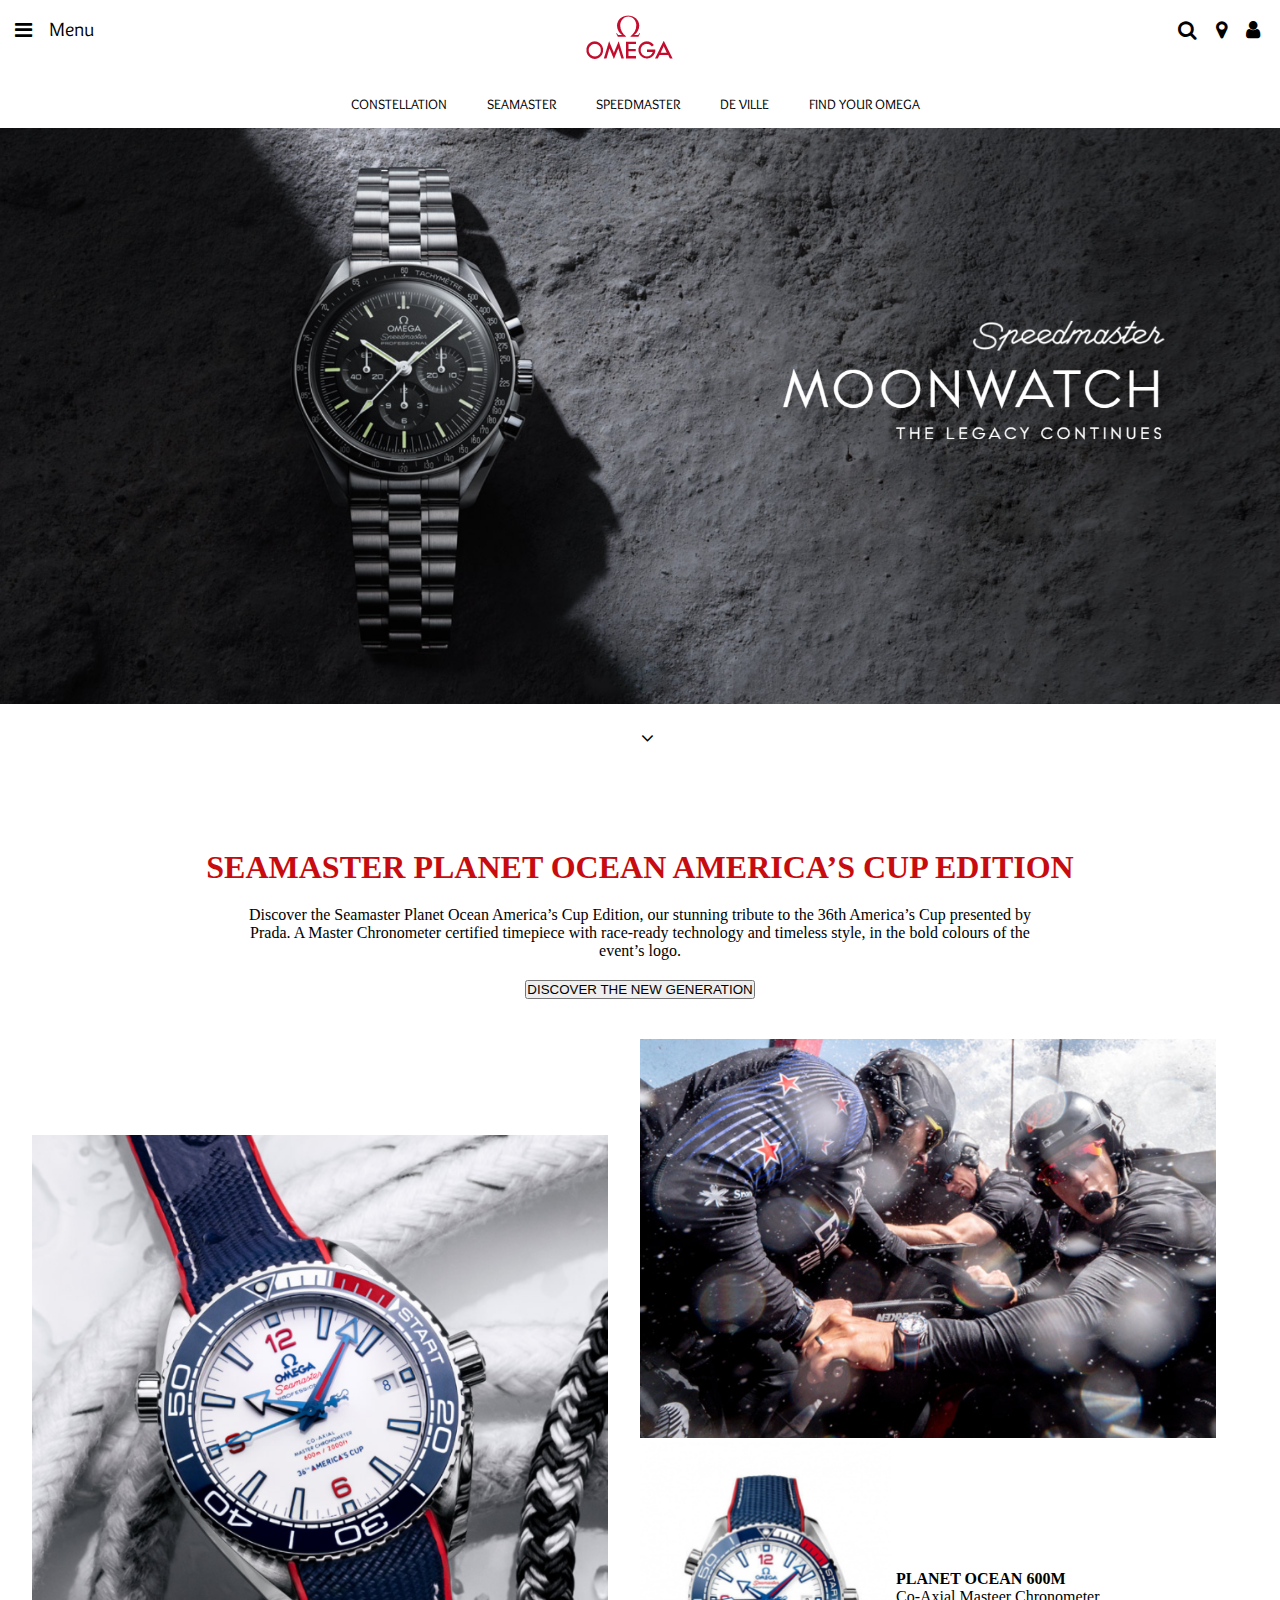
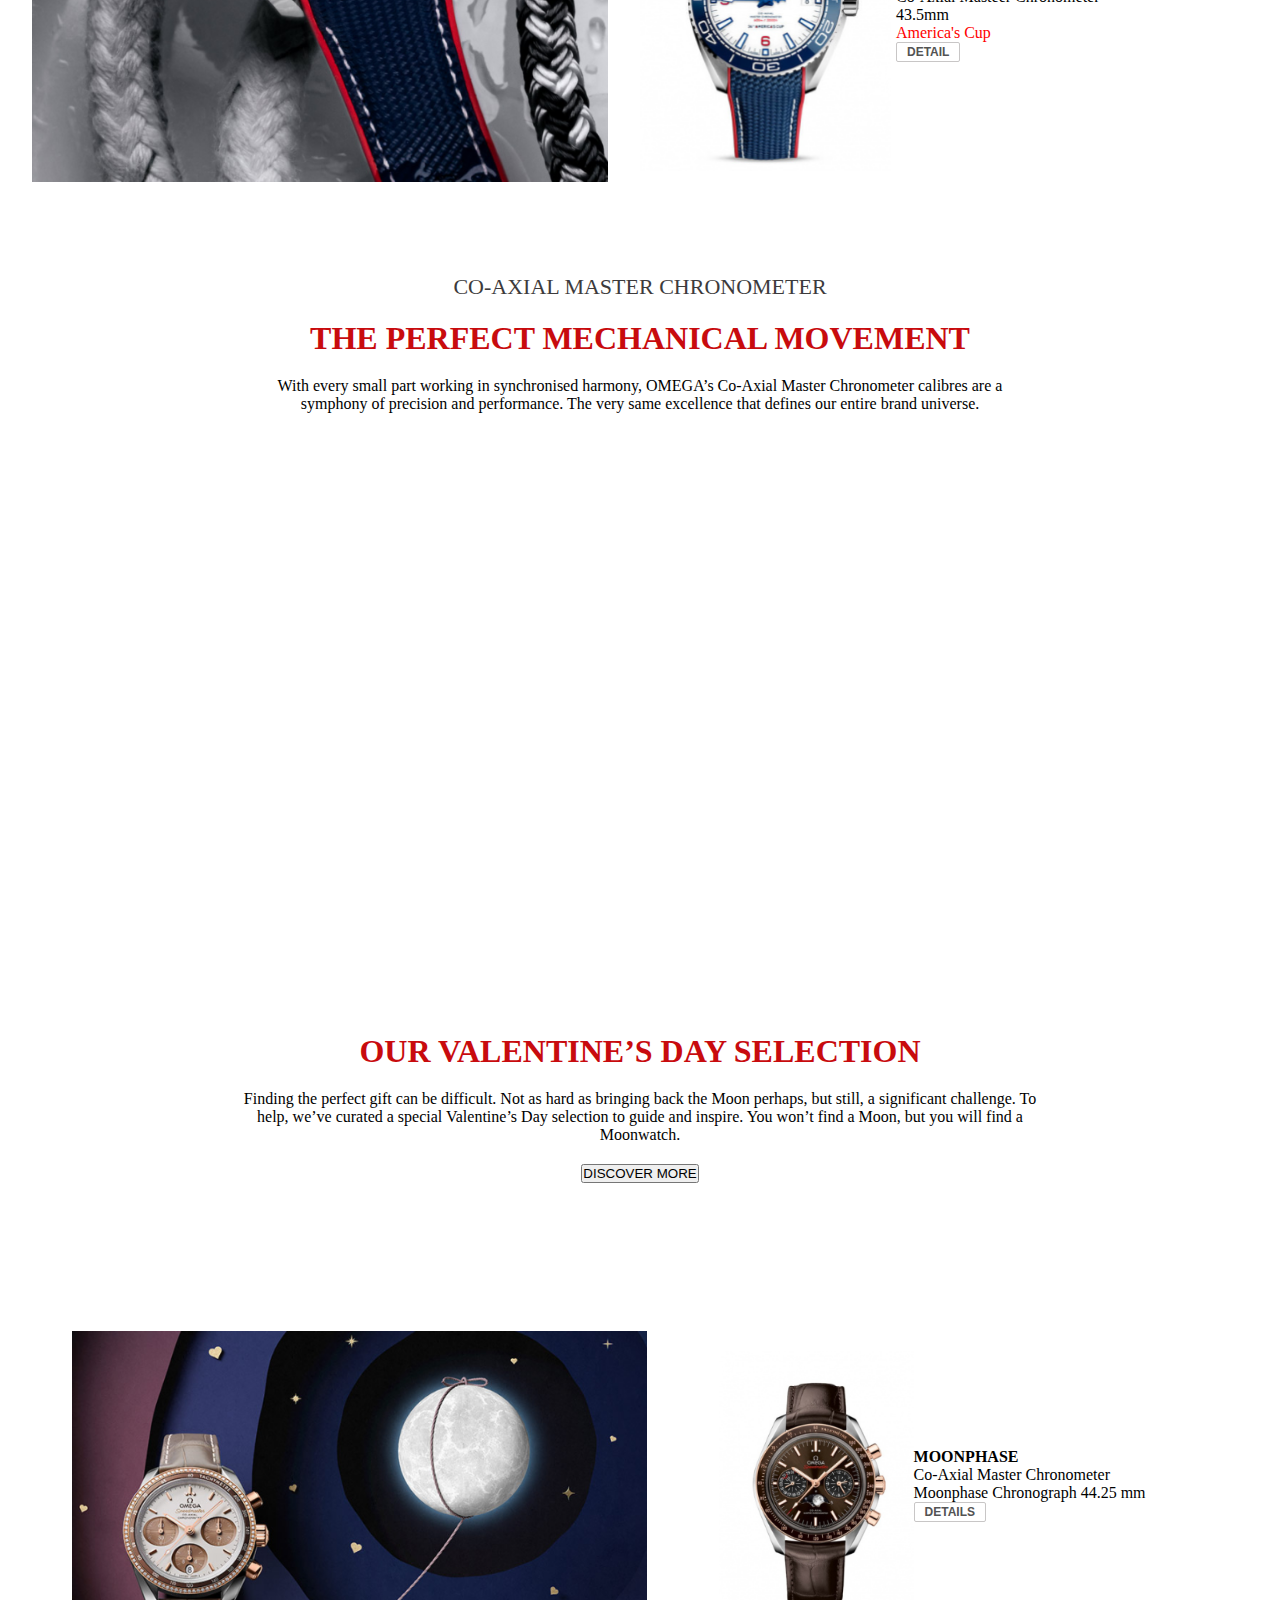
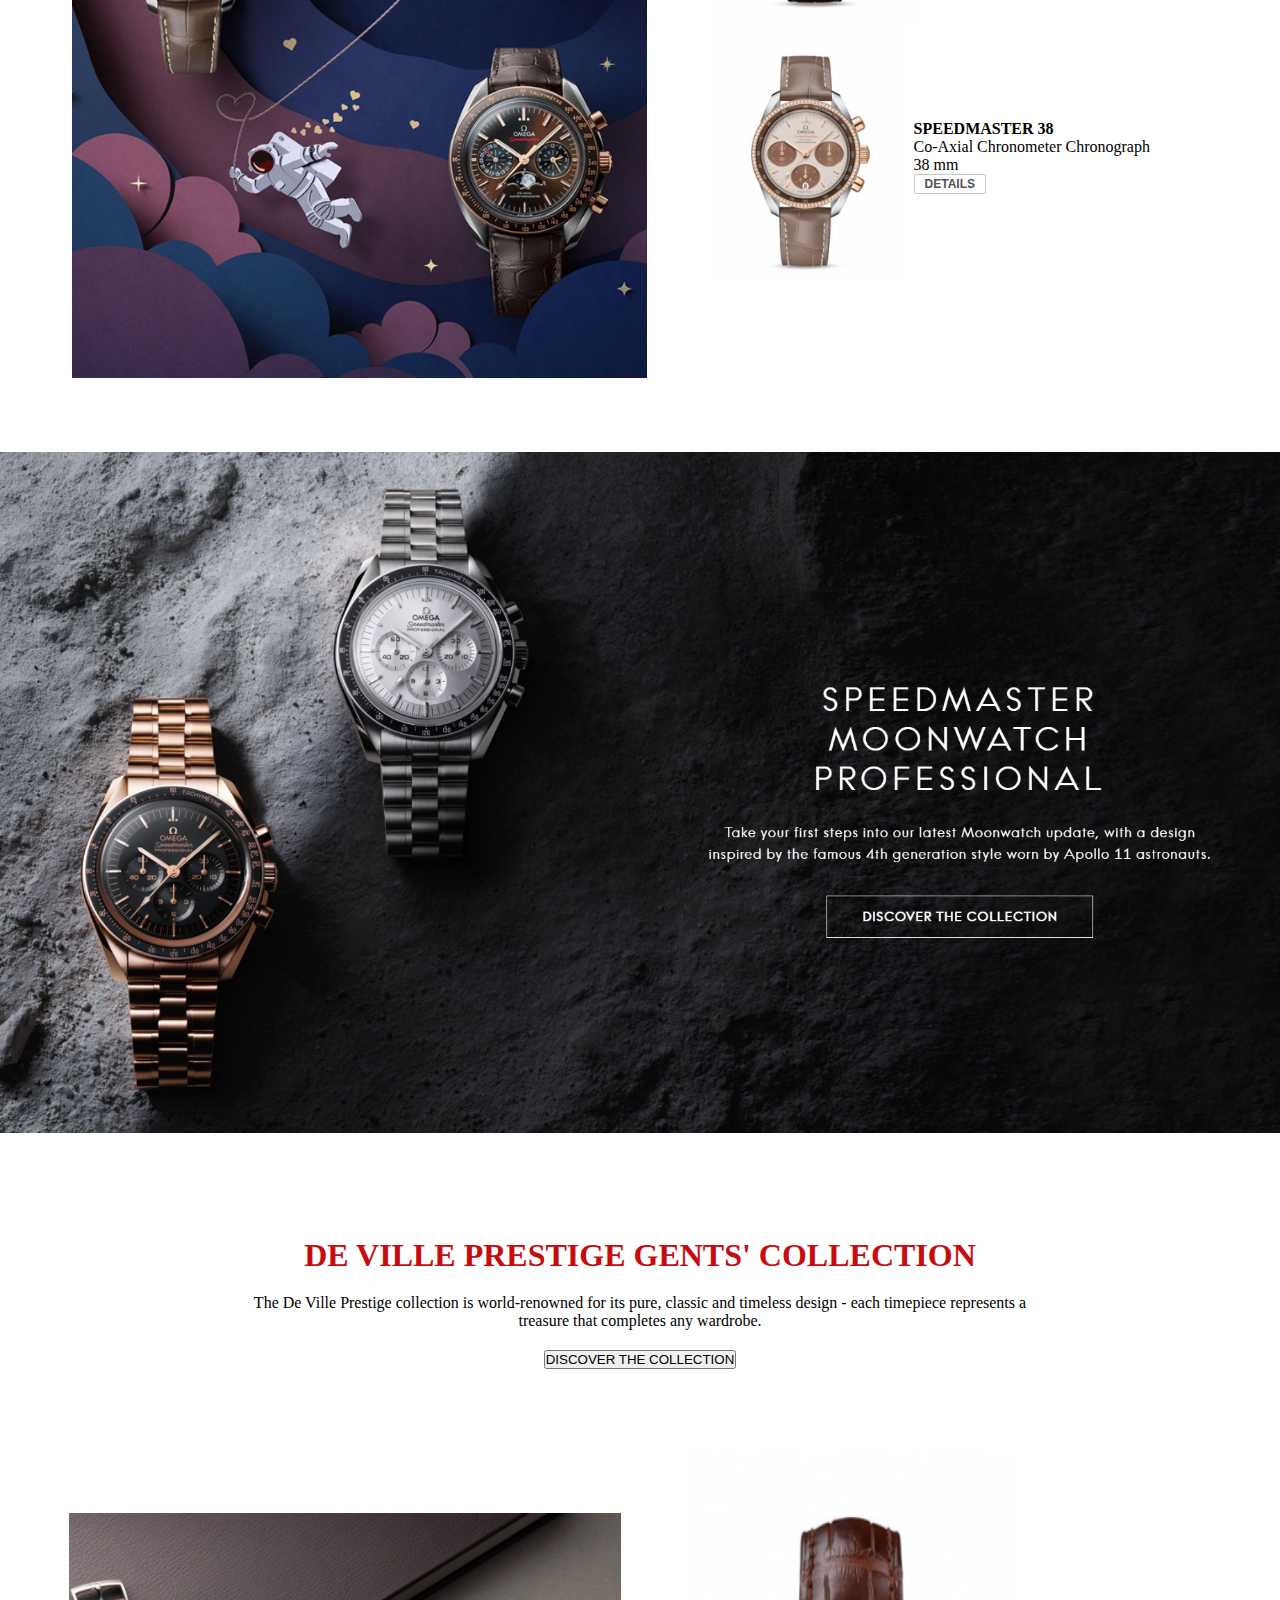
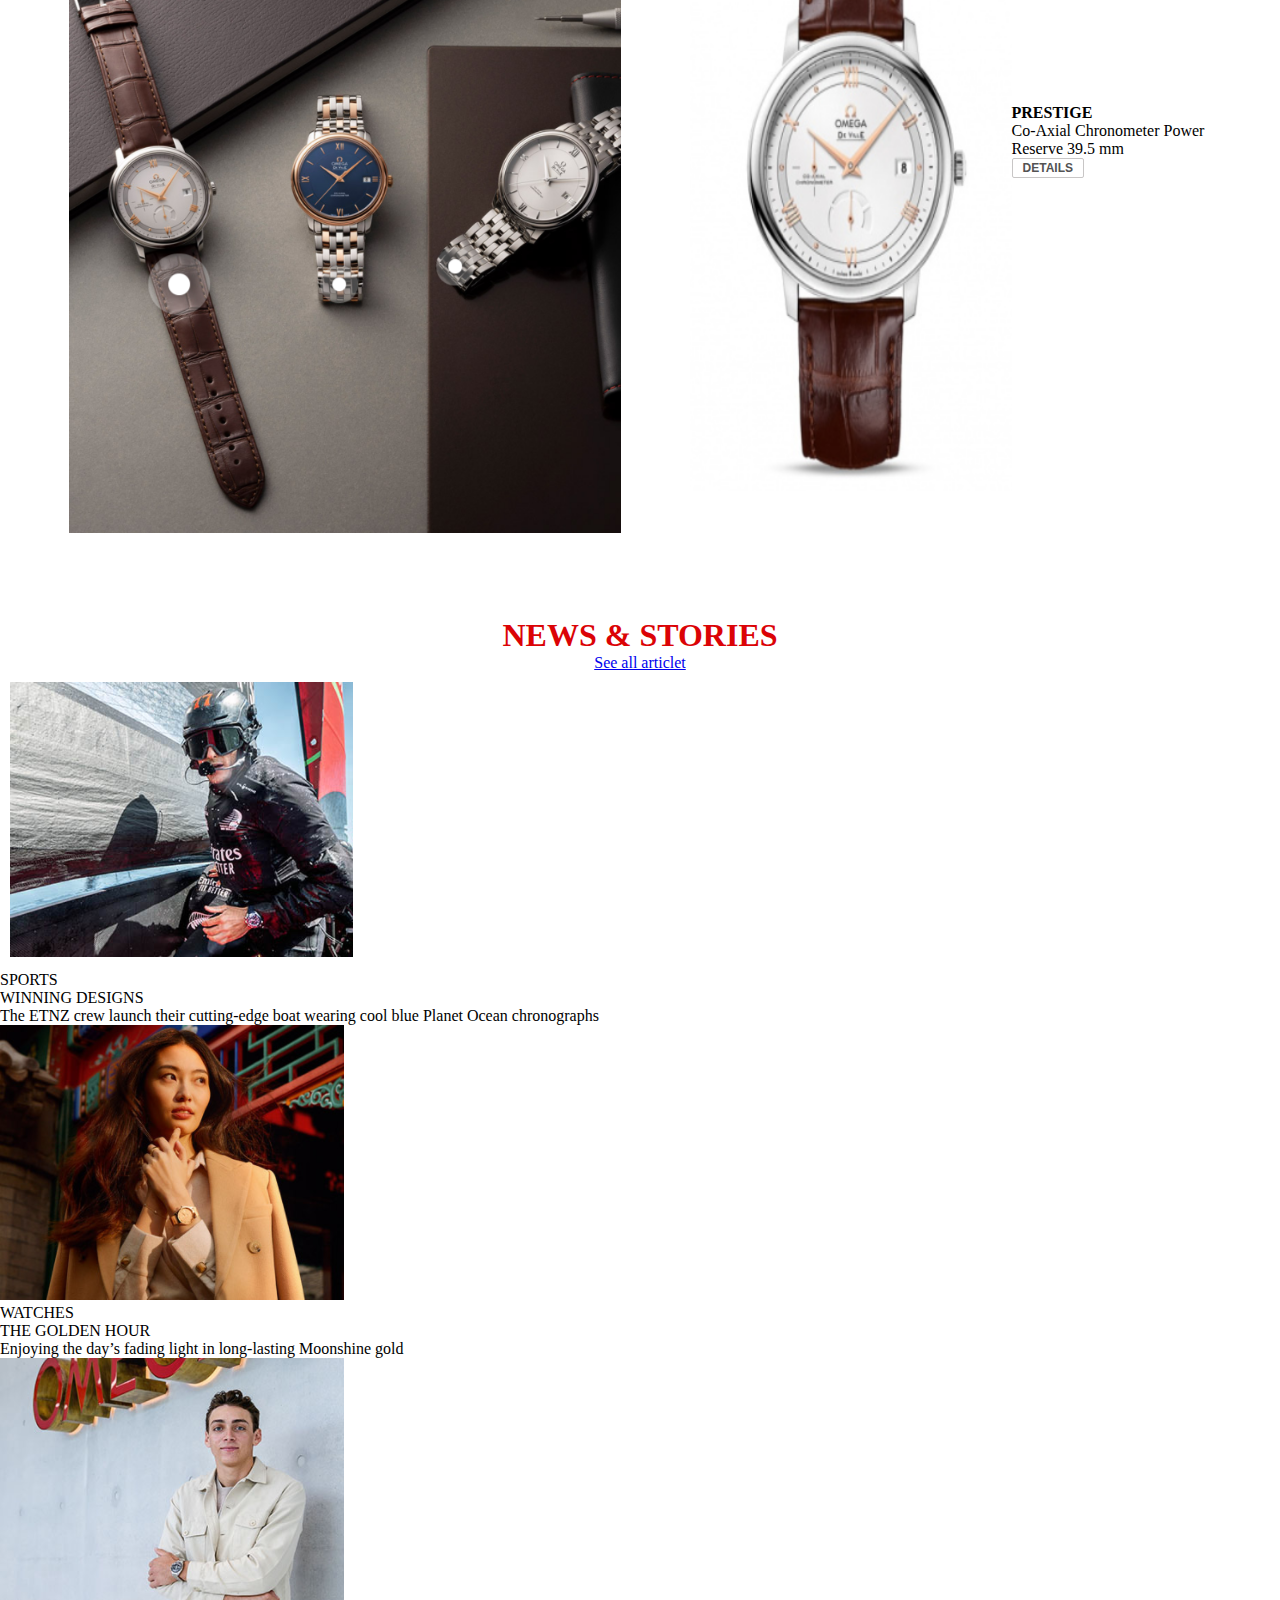
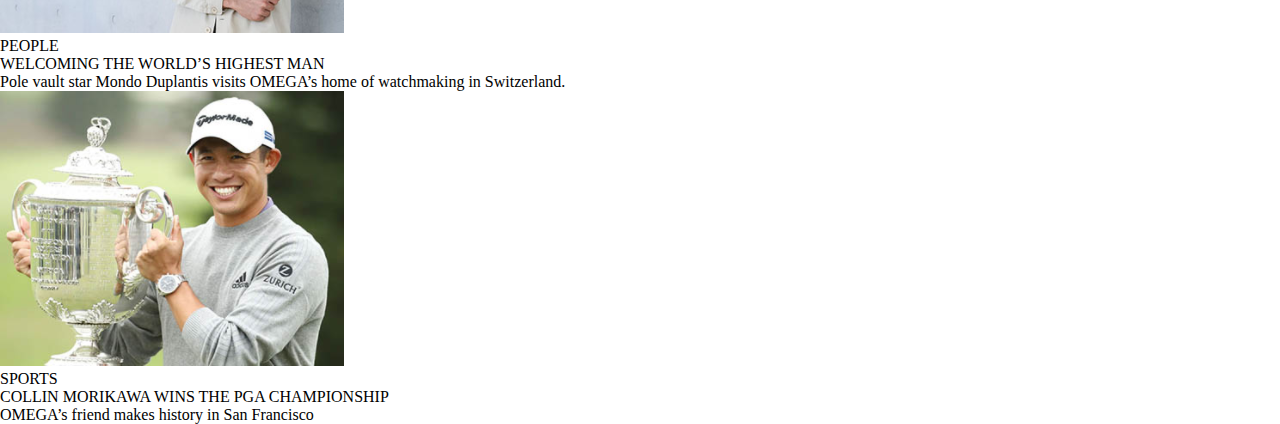
==== index.html @ 58bbee7e "add file" ====
<!doctype html>
<html>
	<head>
		<meta charset="utf-8">
		<meta name="viewport" content="width=device-width, initial-scale=1">
		<title>Đồng hồ sang trọng của Thụy Sĩ OMEGA</title>
		
		<link type="text/css" rel="stylesheet" href="https://stackpath.bootstrapcdn.com/font-awesome/4.7.0/css/font-awesome.min.css">
		<script src="https://ajax.googleapis.com/ajax/libs/jquery/3.5.1/jquery.min.js"></script>
		<script src="https://cdnjs.cloudflare.com/ajax/libs/popper.js/1.16.0/umd/popper.min.js"></script>
		<script src="https://maxcdn.bootstrapcdn.com/bootstrap/4.5.2/js/bootstrap.min.js"></script>
		<link type="text/css" rel="stylesheet" href="style.css">
		<style>
			@import url('https://fonts.googleapis.com/css2?family=Overlock:ital@1&display=swap');
		</style>
	</head>

	<body>
		<div class="nav_top">
			<div class="nav_t_l" style="display: flex">
				<i class="fa fa-bars"></i> 
				<nav style="padding: 17px; font-size: 20px; font-family: 'Overlock', cursive;">Menu</nav>
			</div>
			<div class="nav_t_c">
				<img src="./img/logo_omega.png" alt="">
			</div>
			<div class="nav_t_r" style="text-align: right; padding-right: 20px">
				<a href="#"><i class="fa fa-search"></i></a>
				<a href="#"><i class="fa fa-map-marker"></i></a>
				<a href="#"><i class="fa fa-user"></i></a>
			</div>
		</div>
		<div class="wrapper">
			<nav>
				<ul>
					<li class="dropdown">
						<a href="#">CONSTELLATION</a>
						<ul class="menu-area">
							<h2 style="color: black">CONSTELLATION</h2><br>
							<li>
							<a class="more" href="#">ALL CONSTELLATION</a>
								</li>
						</ul>
					</li>
					<li class="dropdown">
						<a href="#">SEAMASTER</a>
						<ul class="menu-area">
							<h2 style="color: black">SEAMASTER</h2><br>
							<a class="more" href="#">ALL SEAMASTER</a>
						</ul>
					</li>
					<li class="dropdown">
						<a href="#">SPEEDMASTER</a>
						<ul class="menu-area">
							<h2 style="color: black">SPEEDMASTER</h2><br>
							<a class="more" href="#">ALL SPEEDMASTER</a>
						</ul>
					</li>
					<li class="dropdown">
						<a href="#">DE VILLE</a>
						<ul class="menu-area">
							<h2 style="color: black">DE VILLE</h2><br>
							<a class="more" href="#">ALL DE VILLE</a>
						</ul>
					</li>
					<li class="dropdown">
						<a href="#">Find your OMEGA</a>
						<ul class="menu-area">
							<h2 style="color: black">Find your OMEGA</h2><br>
							<a class="more" href="#">ALL SAGGESTIONS</a><a class="more" style="padding-left: 10px" href="#">WATCH FINDER</a>
						</ul>
					</li>
				</ul>
			</nav>
		</div>
		
			<!-- Carousel -->
			
						<img style="width: 100%; margin-top:45px" src="./img/banner_dong1.png">
						
		<div class="bonus">
			<a href="#bn_text"><i class="fa fa-angle-down"></i></a>
		</div>
		<div style="margin-top: 80px" class="bn_text">
			<h1  id="bn_text">SEAMASTER PLANET OCEAN AMERICA’S CUP EDITION</h1>
			<p >Discover the Seamaster Planet Ocean America’s Cup Edition, our stunning tribute to the 36th America’s Cup presented by Prada. A Master Chronometer certified timepiece with race-ready technology and timeless style, in the bold colours of the event’s logo.</p>
			<button type="button" class="btn btn-outline-light btn-danger">
								DISCOVER THE NEW GENERATION
			</button>
		</div>
		
		<div class="main1">
			<div style="text-align: center">
				<img style="width: 90%; padding-top: 15%" src="./img/main1_1.png" alt="">
			</div>
			<div>
				<img style="width: 90%; text-align: center" src="./img/main1_2.png" alt="">
				<div style="display: flex">
					<img style="width: 40%" src="./img/main1_3.png" alt="">
					<nav style="padding-top: 20%">
						<h4>PLANET OCEAN 600M</h4>
						Co-Axial Masteer Chronometer <br>
						43.5mm <br>
						<span style="color: red">America's Cup</span> <br>
						<button style="background: white; border: 1px solid #C8C6C6; color: #535353; font-size: 12px; font-family: Arial; font-weight: 600; padding: 2px 10px; border-radius: 2px ">DETAIL</button>
					</nav>
				</div>
			</div>
		</div>
		<div style="margin-top: 80px" class="bn_text">
			<span style="font-size: 22px; color: #3D3B3C">CO-AXIAL MASTER CHRONOMETER</span>
			<h1>THE PERFECT MECHANICAL MOVEMENT</h1>
			<p>With every small part working in synchronised harmony, OMEGA’s Co-Axial Master Chronometer calibres are a symphony of precision and performance. The very same excellence that defines our entire brand universe.</p>
		</div>
		
		<div style="width: 100%; height: 500px; text-align: center" class="video_demo">
			<iframe width="70%" height="90%" src="https://www.youtube.com/embed/4ygaLJBiYhc" frameborder="0" allow="accelerometer; autoplay; clipboard-write; encrypted-media; gyroscope; picture-in-picture" allowfullscreen></iframe>
		</div>
		<div style="margin-top: 80px" class="bn_text">
			<h1>OUR VALENTINE’S DAY SELECTION</h1>
			<p >Finding the perfect gift can be difficult. Not as hard as bringing back the Moon perhaps, but still, a significant challenge. To help, we’ve curated a special Valentine’s Day selection to guide and inspire. You won’t find a Moon, but you will find a Moonwatch.</p>
			<button type="button" class="btn btn-outline-light btn-danger">
								DISCOVER MORE
			</button>
		</div>
		
		<div class="main1">
			<div style="text-align: center">
				<img style="width: 80%; padding-top: 15%" src="./img/main2_1.png" alt="">
			</div>
			<div style="margin-top: 10%">
				<div style="display: flex">
					<img style="width: 40%" src="./img/main2_2.png" alt="">
					<nav style="padding-top: 20%">
						<h4>MOONPHASE </h4>
						Co‑Axial Master Chronometer <br>
						Moonphase Chronograph 44.25 mm <br>
						<button style="background: white; border: 1px solid #C8C6C6; color: #535353; font-size: 12px; font-family: Arial; font-weight: 600; padding: 2px 10px; border-radius: 2px ">DETAILS</button>
					</nav>
				</div>
				<div style="display: flex">
					<img style="width: 40%" src="./img/main2_3.png" alt="">
					<nav style="padding-top: 20%">
						<h4>SPEEDMASTER 38</h4>
						Co‑Axial Chronometer Chronograph <br>
						38 mm<br>
						<button style="background: white; border: 1px solid #C8C6C6; color: #535353; font-size: 12px; font-family: Arial; font-weight: 600; padding: 2px 10px; border-radius: 2px ">DETAILS</button>
					</nav>
				</div>
			</div>
		</div>
		<div style="width: 100%; margin-top: 70px" class="img_demo">
			<img style="width: 100%" src="./img/main3.png" alt="">
		</div>
		<div style="margin-top: 80px" class="bn_text">
			<h1>DE VILLE PRESTIGE GENTS' COLLECTION</h1>
			<p >The De Ville Prestige collection is world-renowned for its pure, classic and timeless design - each timepiece represents a treasure that completes any wardrobe.</p>
			<button type="button" class="btn btn-outline-light btn-danger">
								DISCOVER THE COLLECTION
			</button>
		</div>
		<div class="main1">
			<div style="text-align: center">
				<img style="width: 80%; padding-top: 15%" src="./img/main3_1.png" alt="">
			</div>
				<div style="display: flex">
					<img style="width: 60%" src="./img/main3_2.png" alt="">
					<nav style="padding-top: 55%">
						<h4>PRESTIGE</h4>
						Co‑Axial Chronometer Power<br>
						Reserve 39.5 mm <br>
						<button style="background: white; border: 1px solid #C8C6C6; color: #535353; font-size: 12px; font-family: Arial; font-weight: 600; padding: 2px 10px; border-radius: 2px ">DETAILS</button>
					</nav>
				</div>
		</div>
		
		<h1 style="color: #DB0306; text-align: center; margin-top: 80px">NEWS & STORIES</h1>
		<center><a href="#">See all articlet</a></center>
		<div class="column-layout_container">
			<div class="column-item">
				<img  style="margin: 10px 10px" src="./img/main4_1.png" alt=""><br>
				SPORTS <br>
				WINNING DESIGNS <br>
				The ETNZ crew launch their cutting-edge boat wearing cool blue Planet Ocean chronographs
			</div>
			<div class="column-item">
				<img id="1" src="./img/main4_2.png" alt=""><br>
				WATCHES <br>
				THE GOLDEN HOUR <br>
				Enjoying the day’s fading light in long-lasting Moonshine gold
			</div>
			<div class="column-item">
				<img src="./img/main4_3.png" alt=""><br>
				PEOPLE <br>
				WELCOMING THE WORLD’S HIGHEST MAN <br>
				Pole vault star Mondo Duplantis visits OMEGA’s home of watchmaking in Switzerland.
			</div>
			<div class="column-item">
				<img src="./img/main4_4.png" alt=""><br>
				SPORTS <br>
				COLLIN MORIKAWA WINS THE PGA CHAMPIONSHIP <br>
				OMEGA’s friend makes history in San Francisco <br>
			</div>
		</div>
	</body>
</html>
---- style.css ----
@charset "utf-8";
/* CSS Document */
*{
	margin: 0;
	padding: 0;
}
body{
	width: 100%;
	margin: 0px auto;
}
.nav_top{
	width: 100%;
	display: flex;
	height: 80px;
}
.nav_t_l{
	width: 33%;
}
.nav_t_c{
	width: 34%;
	text-align: center;
}
.nav_t_r{
	width: 33%;
}
.fa{
	color: black;
	font-size: 20px;
	cursor: pointer;
	padding-left: 15px;
	padding-top: 20px;
}




.wrapper{
	width: 100%;
	text-align: center;
	height: 50px;
	position: absolute;
	z-index: 10;
}
.wrapper nav{
	width: 100%;
	position: absolute;
	background: white;
	font-size: 14px;
	
}
.wrapper nav > ul{
	position: relative;
	display: -webkit-flex;
	display: -moz-flex;
	display: -ms-flex;
	display: -o-flex;
	display: flex;
	justify-content: center;
	width: 100%;
	text-align: center;
	padding: 0;
}
.wrapper nav a{
	display: block;
	color: black;
	font-family: 'Overlock', cursive;
	text-decoration: none;
	text-transform: uppercase;
}
.wrapper nav ul li{
	color: #fff;
	list-style: none;
	transition: 0.5s;
}

.wrapper nav > ul > li > a{
	padding: 15px 15px;
}
.wrapper nav ul > li.dropdown > a:after{
	position: relative;
	float: right;
	content: '';
	margin-left: 10px;
	margin-top: 8px;
}
.wrapper nav > ul > li > a:hover{
	color:red;
}
.wrapper nav ul.menu-area{
	padding: 40px 40px 0px 40px;
	background: #fff;	
	text-align: left;
	border-top: 1px solid #164c82;
	box-shadow: 0 5px 10px rgba(0,0,0,0.6);
	z-index: 1;
	position: absolute;
	display: -webkit-flex;
	display: -moz-flex;
	display: -ms-flex;
	display: -o-flex;
	display: flex;
	flex-wrap: wrap;
	width: 100%;
	top: -9999px;
	left: 0;
}
.wrapper nav ul li:hover ul.menu-area{
	top: 100%;
}
a.more{
	text-decoration:inherit;
}





.carousel-inner img {
	width: 100%;
}
.carousel-caption button {
	position: absolute;
	top: 10%;
}

.bonus{
	width: 100%;
	text-align: center;
}
.bn_text{
	width: 100%;
	text-align: center;
}
.bn_text h1{
	padding: 20px 15% 0px 15%;
	color: #C80B0E
}
.bn_text p{
	padding: 20px 19%;
}

.main1{
	width: 100%;
	display: flex;
	margin-top: 40px;
}
.member{
	width: 100%;
	display:flex;
}
.member div{
	width: 20%;
	margin: 10px 10px;
}
.member #1{
	width: 100%;
	margin: 40px 20px 20px 20px;
}
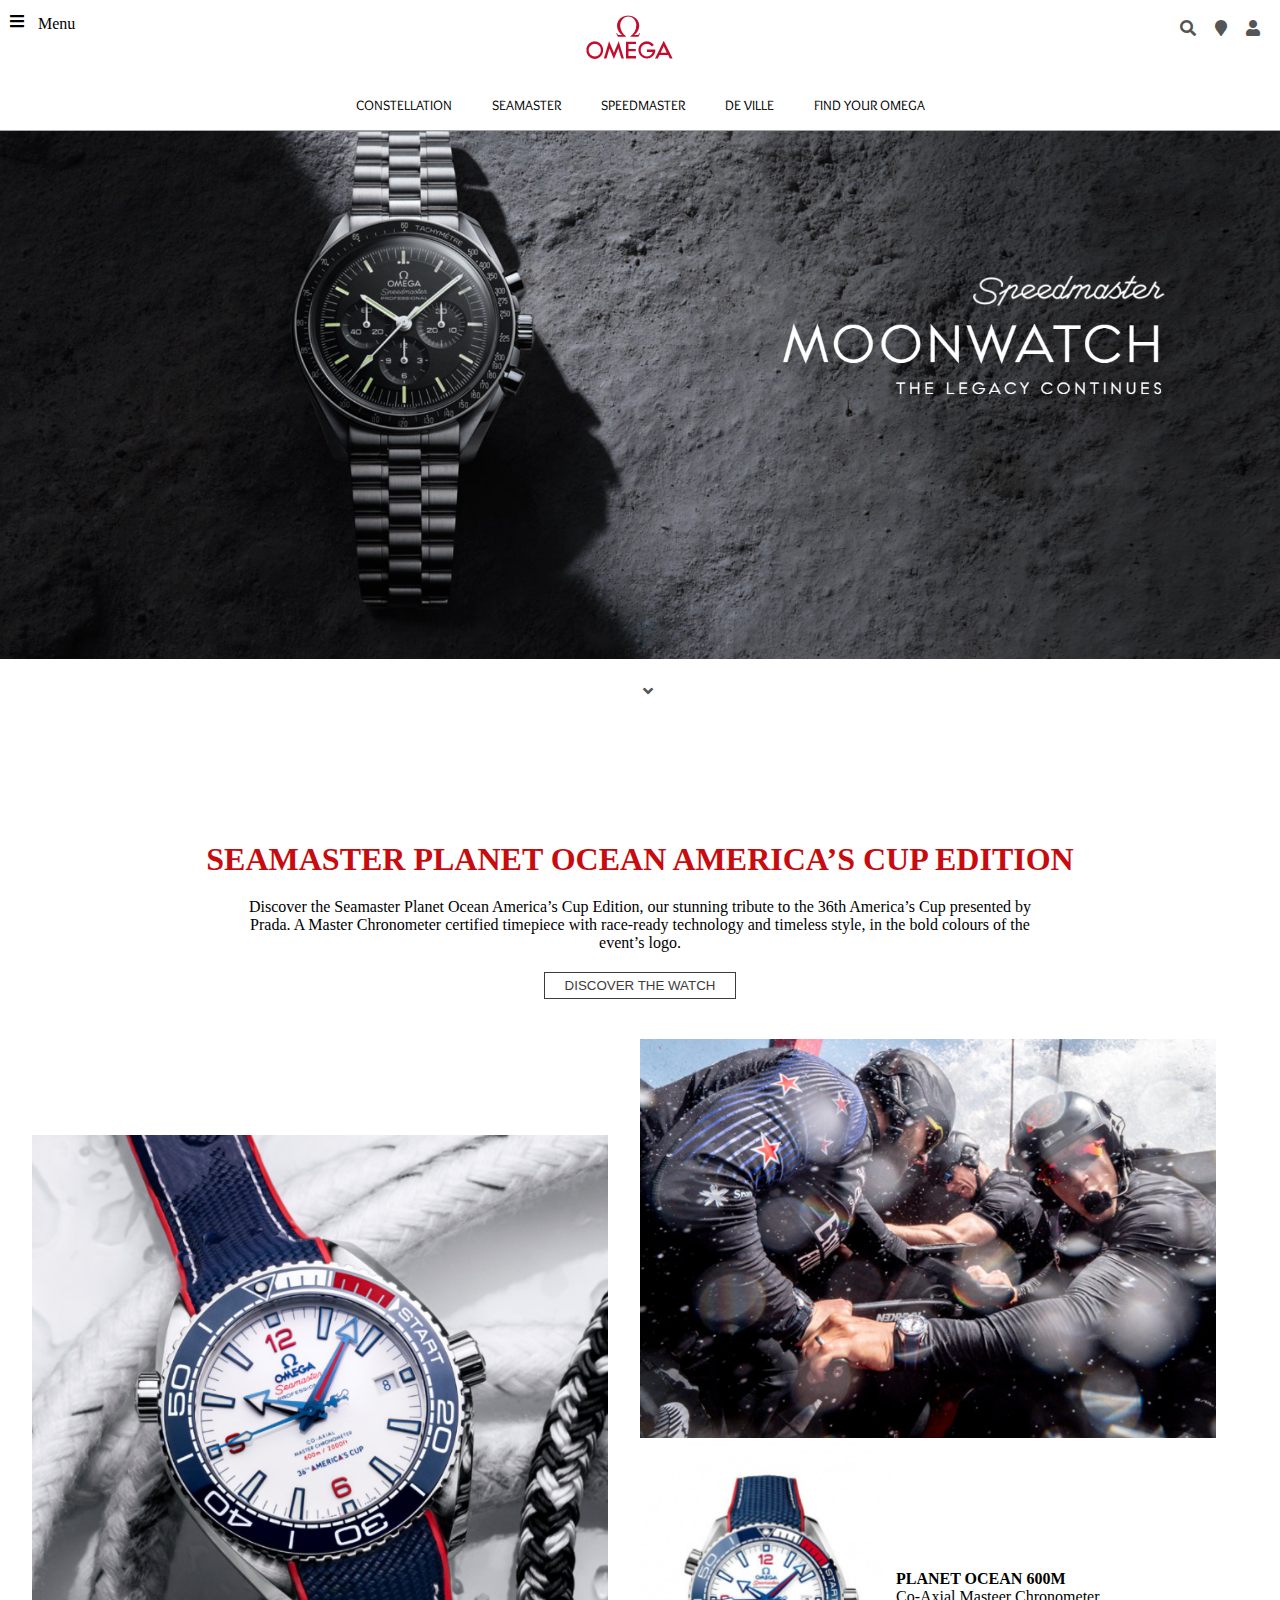
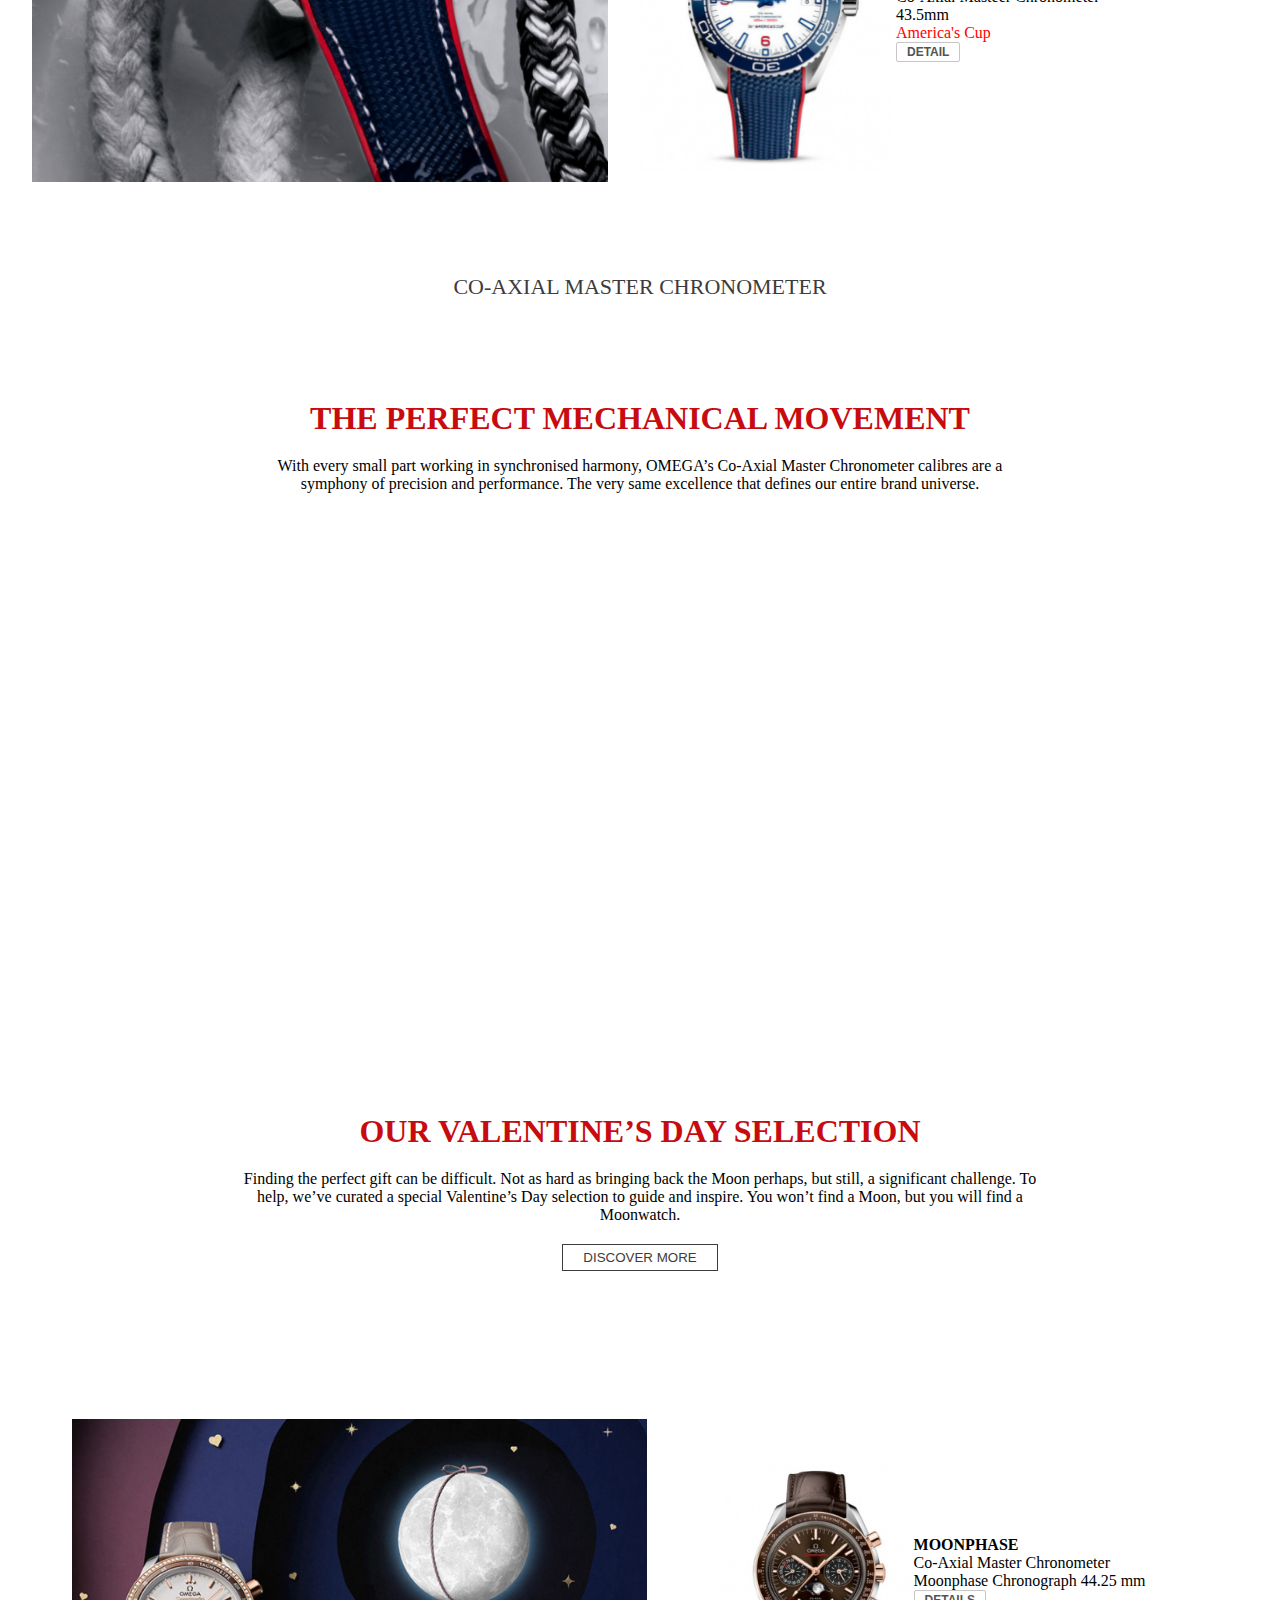
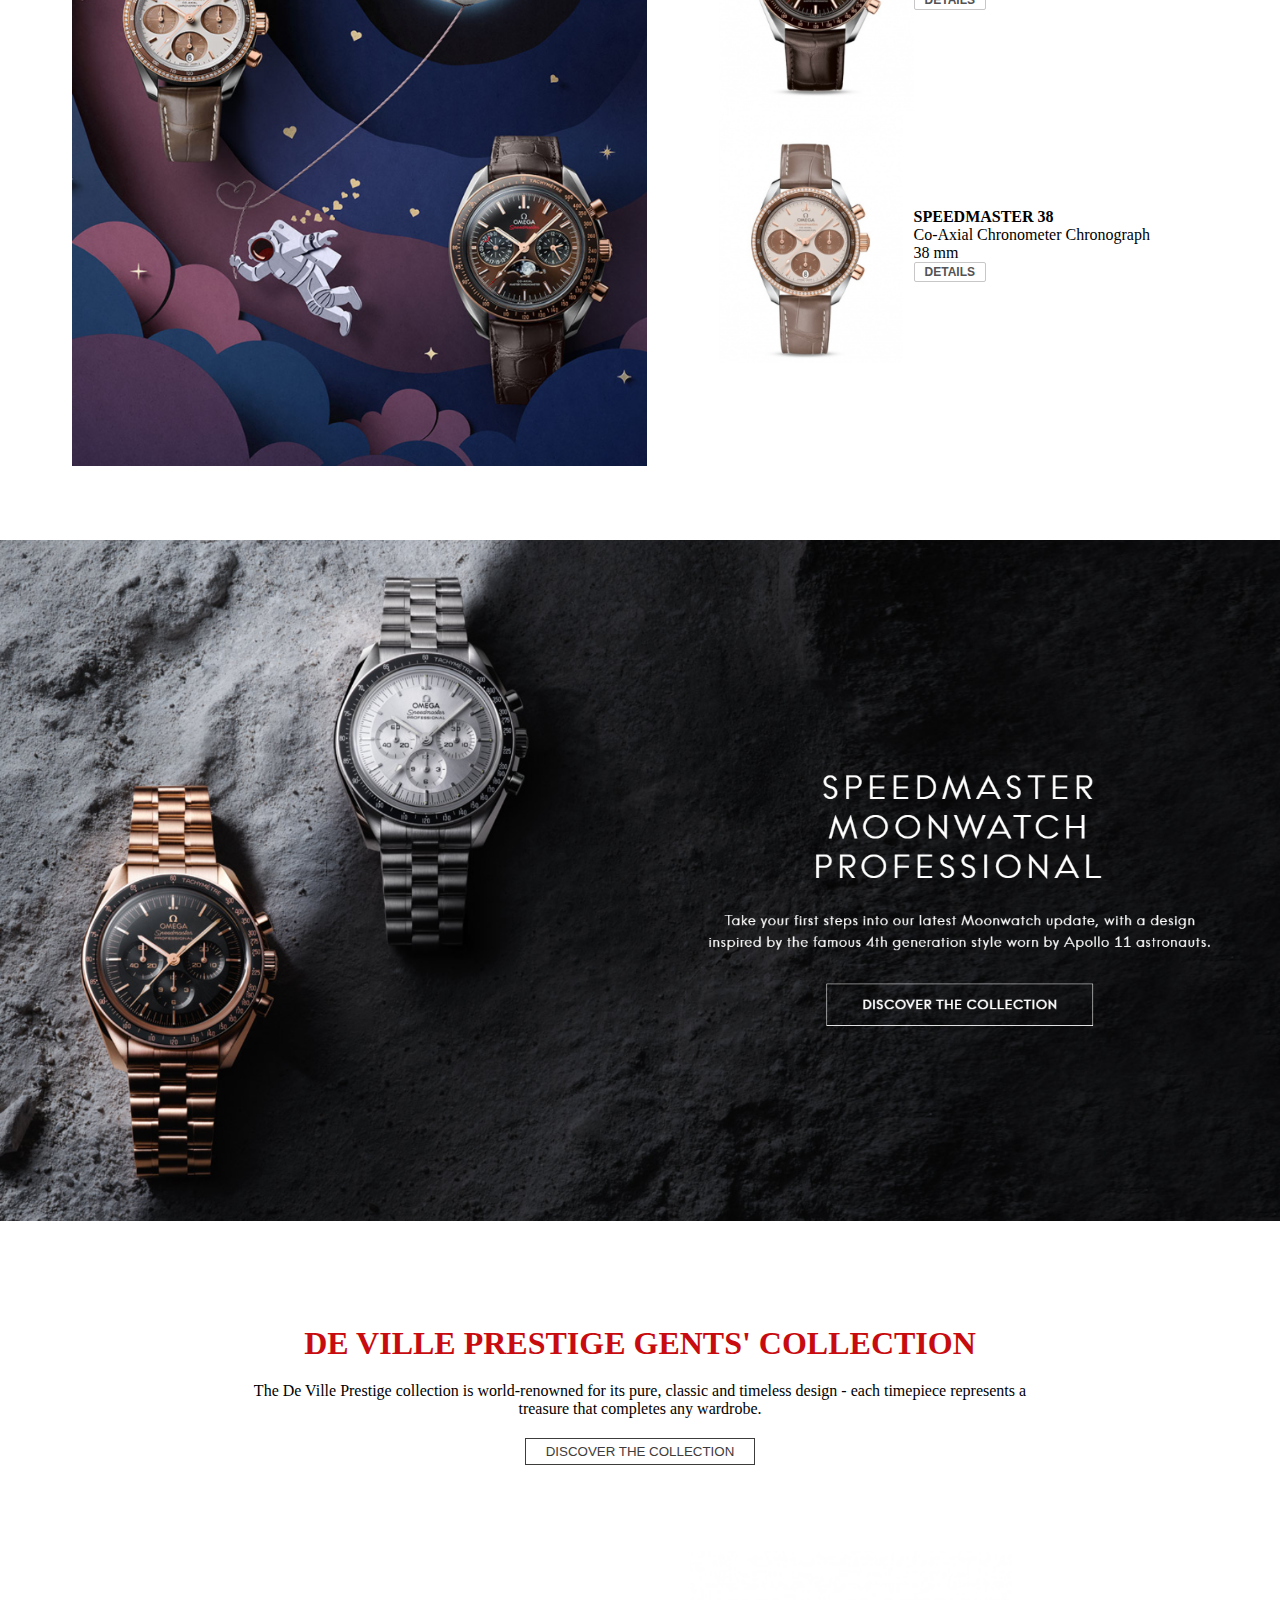
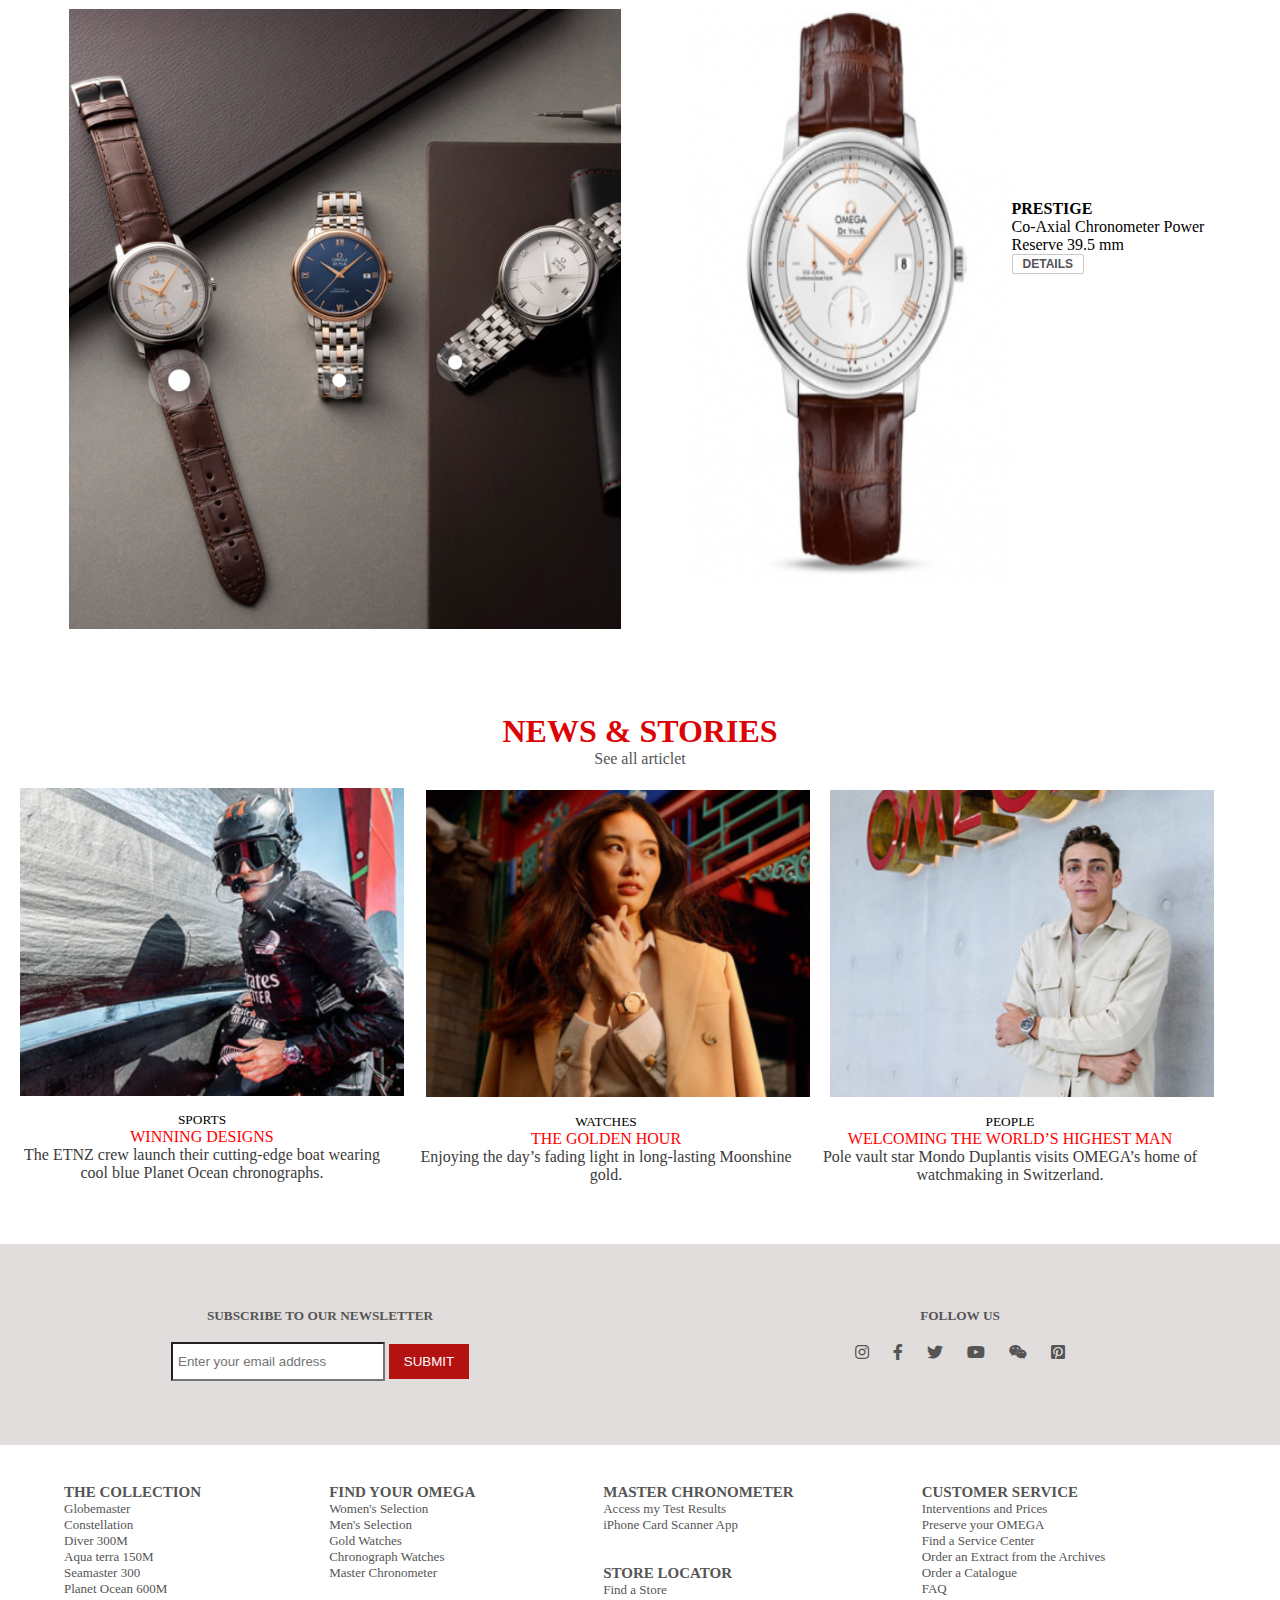
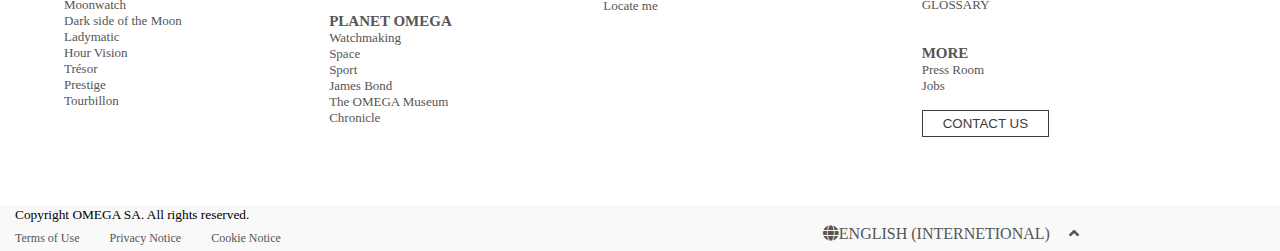
==== commit 4a68dbe3: "Update index.html" ====
--- a/index.html
+++ b/index.html
@@ -1,97 +1,266 @@
 <!doctype html>
 <html>
-	<head>
-		<meta charset="utf-8">
-		<meta name="viewport" content="width=device-width, initial-scale=1">
-		<title>Đồng hồ sang trọng của Thụy Sĩ OMEGA</title>
-		
-		<link type="text/css" rel="stylesheet" href="https://stackpath.bootstrapcdn.com/font-awesome/4.7.0/css/font-awesome.min.css">
-		<script src="https://ajax.googleapis.com/ajax/libs/jquery/3.5.1/jquery.min.js"></script>
-		<script src="https://cdnjs.cloudflare.com/ajax/libs/popper.js/1.16.0/umd/popper.min.js"></script>
-		<script src="https://maxcdn.bootstrapcdn.com/bootstrap/4.5.2/js/bootstrap.min.js"></script>
-		<link type="text/css" rel="stylesheet" href="style.css">
-		<style>
-			@import url('https://fonts.googleapis.com/css2?family=Overlock:ital@1&display=swap');
-		</style>
-	</head>
-
-	<body>
-		<div class="nav_top">
-			<div class="nav_t_l" style="display: flex">
-				<i class="fa fa-bars"></i> 
-				<nav style="padding: 17px; font-size: 20px; font-family: 'Overlock', cursive;">Menu</nav>
-			</div>
-			<div class="nav_t_c">
-				<img src="./img/logo_omega.png" alt="">
-			</div>
-			<div class="nav_t_r" style="text-align: right; padding-right: 20px">
-				<a href="#"><i class="fa fa-search"></i></a>
-				<a href="#"><i class="fa fa-map-marker"></i></a>
-				<a href="#"><i class="fa fa-user"></i></a>
-			</div>
-		</div>
-		<div class="wrapper">
-			<nav>
-				<ul>
-					<li class="dropdown">
-						<a href="#">CONSTELLATION</a>
-						<ul class="menu-area">
-							<h2 style="color: black">CONSTELLATION</h2><br>
-							<li>
-							<a class="more" href="#">ALL CONSTELLATION</a>
-								</li>
-						</ul>
-					</li>
-					<li class="dropdown">
-						<a href="#">SEAMASTER</a>
-						<ul class="menu-area">
-							<h2 style="color: black">SEAMASTER</h2><br>
-							<a class="more" href="#">ALL SEAMASTER</a>
-						</ul>
-					</li>
-					<li class="dropdown">
-						<a href="#">SPEEDMASTER</a>
-						<ul class="menu-area">
-							<h2 style="color: black">SPEEDMASTER</h2><br>
-							<a class="more" href="#">ALL SPEEDMASTER</a>
-						</ul>
-					</li>
-					<li class="dropdown">
-						<a href="#">DE VILLE</a>
-						<ul class="menu-area">
-							<h2 style="color: black">DE VILLE</h2><br>
-							<a class="more" href="#">ALL DE VILLE</a>
-						</ul>
-					</li>
-					<li class="dropdown">
-						<a href="#">Find your OMEGA</a>
-						<ul class="menu-area">
-							<h2 style="color: black">Find your OMEGA</h2><br>
-							<a class="more" href="#">ALL SAGGESTIONS</a><a class="more" style="padding-left: 10px" href="#">WATCH FINDER</a>
-						</ul>
-					</li>
-				</ul>
-			</nav>
-		</div>
-		
-			<!-- Carousel -->
-			
-						<img style="width: 100%; margin-top:45px" src="./img/banner_dong1.png">
-						
+<head>
+	<meta charset="utf-8">
+	<meta name="viewport" content="width=device-width, initial-scale=1">
+	<title>De Ville</title>
+	<link rel="stylesheet" href="https://cdnjs.cloudflare.com/ajax/libs/font-awesome/5.15.2/css/all.min.css">
+    
+    <link type="text/css" rel="stylesheet" href="style.css">
+    <style>
+        @import url('https://fonts.googleapis.com/css2?family=Overlock:ital@1&display=swap');
+    </style>
+</head>
+
+<body>
+	<div class="nav_top">
+		<div class="nav_t_l">
+			<div class="nav">
+               
+				<label for="nav-mb-input" class="nav_bars-btn">
+					<i style="cursor: pointer" class="fas fa-bars"></i>
+				</label>
+				
+				<input type="checkbox" hidden name="" class="nav__input" id="nav-mb-input">
+				<label id="hidden" for="nav-mb-input" style="color: black; cursor: pointer">Menu</label>
+				<label for="nav-mb-input" class="nav__overlay"></label>
+				<!-- Nav Mobile -->
+				<div class="left">
+					<div class="accordion">
+						<div class="accordion-item">
+							<div class="item">
+								<a class="sub-btn"><i class="fas fa-table"></i>Tables<i class="fas fa-angle-right dropdown"></i></a>
+							 	<div class="sub-menu">
+									<a href="#" class="sub-item">Sub Item 01</a>
+									<a href="#" class="sub-item">Sub Item 02</a>
+									<a href="#" class="sub-item">Sub Item 03</a>
+								</div>
+						    </div>
+							<div class="item">
+								<a class="sub-btn"><i class="fas fa-table"></i>Tables<i class="fas fa-angle-right dropdown"></i></a>
+							 	<div class="sub-menu">
+									<a href="#" class="sub-item">Sub Item 01</a>
+									<a href="#" class="sub-item">Sub Item 02</a>
+									<a href="#" class="sub-item">Sub Item 03</a>
+								</div>
+						    </div>
+					  	</div>
+					</div>
+				</div>
+            </div>
+		</div>
+		<div class="nav_t_c">
+			<a href="deville.html"><img src="./img/logo_omega.png" title="Đồng hồ OMEGA thương hiệu cao cấp."></a>
+		</div>
+		<div class="nav_t_r" style="text-align: right; padding-right: 20px">
+			<a href="#"><i class="fa fa-search"></i></a>
+			<a href="#"><i class="fa fa-map-marker"></i></a>
+			<a href="account.html"><i class="fa fa-user"></i></a>
+		</div>
+	</div>
+	
+	<div class="wrapper">
+        <nav>
+            <ul>
+                <li class="dropdown">
+                    <a href="#">CONSTELLATION</a>
+                    <ul class="menu-area">
+                        <h2 style="color: black">CONSTELLATION</h2>
+                        <div class= "row">
+                            <div class ="col-md-2 bg-primary ctn_image">
+   
+                            </div>
+							<div class ="col-md-2 bg-primary ctn_image">
+              
+                            </div>
+                            <div class ="col-md-2 ctn_image">
+                                <img src="./img/nav5.1.png">
+								<a href="#">GLOBEMASTER</a>
+                            </div>
+                            <div class ="col-md-2 ctn_image">
+                                <img src="./img/nav5.2.png">
+								<a href="#">CONSTELLATION</a>
+                            </div>
+                            <div class ="col-md-2 ctn_image">
+             
+                            </div>
+                            <div class ="col-md-2 ctn_image">
+                      
+                            </div>
+                        </div><br><br>
+                            <a class="more" href="#">ALL CONSTELLATION</a>
+                    </ul>
+                </li>
+                <li class="dropdown">
+                    <a href="#">SEAMASTER</a>
+                    <ul class="menu-area">
+                        <h2 style="color: black">SEAMASTER</h2>
+                        <div class= "row">
+							<div class ="col-md-2 ctn_image">
+                      
+                            </div>
+                            <div class ="col-md-2 bg-primary ctn_image">
+                               <img src="./img/nav4.1.png">
+								<a href="#">AQUA TERRA</a>
+                            </div>
+                            <div class ="col-md-2 ctn_image">
+                                <img src="./img/nav4.2.png">
+								<a href="#">DIVER 300M</a>
+                            </div>
+                            <div class ="col-md-2 ctn_image">
+                                <img src="./img/nav4.3.png">
+								<a href="#">PLANET OCEAN</a>
+                            </div>
+                            <div class ="col-md-2 ctn_image">
+                                <img src="./img/nav4.4.png">
+								<a href="#">HERITAGE MODELS</a>
+                            </div>
+							<div class ="col-md-2 ctn_image">
+                      
+                            </div>
+                        </div><br><br>
+                        <a class="more" href="#">ALL SEAMASTER</a>
+                    </ul>
+                </li>
+                <li class="dropdown">
+                    <a href="#">SPEEDMASTER</a>
+                    <ul class="menu-area">
+                        <h2 style="color: black">SPEEDMASTER</h2>
+                        <div class= "row">
+                            <div class ="col-md-2 bg-primary ctn_image">
+                               <img src="./img/nav3.1.png">
+								<a href="#">MOONWATCH</a>
+                            </div>
+							<div class ="col-md-2 bg-primary ctn_image">
+                               <img src="./img/nav3.2.png">
+								<a href="#">HERITAGE MODELS</a>
+                            </div>
+                            <div class ="col-md-2 ctn_image">
+                                <img src="./img/nav3.3.png">
+								<a href="#">DARK SIDE OF THE MOON</a>
+                            </div>
+                            <div class ="col-md-2 ctn_image">
+                                <img src="./img/nav3.4.png">
+								<a href="#">SPEEDMASTER 38</a>
+                            </div>
+                            <div class ="col-md-2 ctn_image">
+                                <img src="./img/nav3.5.png">
+								<a href="#">TWO COUNTERS</a>
+                            </div>
+                            <div class ="col-md-2 ctn_image">
+                                <img src="./img/nav3.6.png">
+								<a href="#">INSTRUMENTS</a>
+                            </div>
+                        </div><br><br>
+                        <a class="more" href="#">ALL SPEEDMASTER</a>
+                    </ul>
+                </li>
+                <li class="dropdown">
+                    <a href="#">DE VILLE</a>
+                    <ul class="menu-area">
+                        <h2 style="color: black">DE VILLE</h2>
+                        <div class= "row">
+                            <div class ="col-md-2 bg-primary ctn_image">
+                               <img src="./img/nav2.1.png">
+								<a href="#">LADYMATIC</a>
+                            </div>
+                            <div class ="col-md-2 ctn_image">
+                                <img src="./img/nav2.2.png">
+								<a href="#">HOUR VISION</a>
+                            </div>
+                            <div class ="col-md-2 ctn_image">
+                                <img src="./img/nav2.3.png">
+								<a href="#">TRESOR</a>
+                            </div>
+                            <div class ="col-md-2 ctn_image">
+                                <img src="./img/nav2.4.png">
+								<a href="#">PRESTIGE</a>
+                            </div>
+                            <div class ="col-md-2 ctn_image">
+                                <img src="./img/nav2.5.png">
+								<a href="#">TOURBILLON</a>
+                            </div>
+                        </div><br><br>
+                        <a class="more" href="deville.html">ALL DE VILLE</a>
+                    </ul>
+                </li>
+                <li class="dropdown">
+                    <a href="#">Find your OMEGA</a>
+                    <ul class="menu-area">
+                        <h2 style="color: black">Find your OMEGA</h2>
+                        <div class= "row">
+                            <div class ="col-md-2 bg-primary ctn_image">
+                               <img src="./img/nav1.1.png">
+								<a href="#">LADYMATIC</a>
+                            </div>
+                            <div class ="col-md-2 ctn_image">
+                                <img src="./img/nav1.2.png">
+								<a href="#">HOUR VISION</a>
+                            </div>
+                            <div>
+								<ul>
+									<h4>BY SIZE</h4>
+									<li><a href="#">Women's Selection</a></li>
+									<li><a href="#">Men's Selection</a></li><br><br>
+									<h4>BY STYLE</h4>
+									<li><a href="#">Dress Wathces</a></li>
+									<li><a href="#">Sport Wathces</a></li>
+									<li><a href="#">Dive Wathces</a></li><br><br>
+								</ul>
+							</div>
+							<div>
+								<ul>
+									<h4>BY MATERIAL</h4>
+									<li><a href="#">Gold Wathces</a></li>
+									<li><a href="#">Titanium Wathces</a></li>
+									<li><a href="#">Ceramic Wathces</a></li>
+									<li><a href="#">Steel Wathces</a></li>
+								</ul>
+							</div>
+							<div>
+								<ul>
+									<h4>BY FEATURE</h4>
+									<li><a href="#">Press Wathces</a></li>
+									<li><a href="#">Cgronograph Wathces</a></li>
+									<li><a href="#">Automatic Wathces</a></li>
+									<li><a href="#">Manual Winding Wathces</a></li>
+									<li><a href="#">Quartz Wathces</a></li>
+								</ul>
+							</div>
+						</div><br><br>
+						<nav style="display: flex;padding-left: 42%">
+							<a class="more" href="#">ALL SAGGESTIONS</a>
+							<a class="more" style="padding-left: 10px" href="#">WATCH FINDER</a>
+						</nav>
+                    </ul>
+                </li>
+            </ul>
+        </nav>
+	</div>
+	
+
+	<!-- Carousel -->
+		
+		<div id="banner">
+					<img  style="width: 100%" src="./img/banner_dong1.png">
+				</div>
+				
+		
+		
 		<div class="bonus">
 			<a href="#bn_text"><i class="fa fa-angle-down"></i></a>
 		</div>
-		<div style="margin-top: 80px" class="bn_text">
+		<div style="margin-top: 120px" class="bn_text">
 			<h1  id="bn_text">SEAMASTER PLANET OCEAN AMERICA’S CUP EDITION</h1>
 			<p >Discover the Seamaster Planet Ocean America’s Cup Edition, our stunning tribute to the 36th America’s Cup presented by Prada. A Master Chronometer certified timepiece with race-ready technology and timeless style, in the bold colours of the event’s logo.</p>
-			<button type="button" class="btn btn-outline-light btn-danger">
-								DISCOVER THE NEW GENERATION
+			<button type="button" style="color:#3E3B3B; border: 0.2px solid #3E3B3B; background: white; padding: 5px 20px;cursor: pointer" class="btn">
+								DISCOVER THE WATCH
 			</button>
 		</div>
 		
 		<div class="main1">
 			<div style="text-align: center">
-				<img style="width: 90%; padding-top: 15%" src="./img/main1_1.png" alt="">
+				<img id="h1_1" style="width: 90%; padding-top: 15%" src="./img/main1_1.png" alt="">
 			</div>
 			<div>
 				<img style="width: 90%; text-align: center" src="./img/main1_2.png" alt="">
@@ -128,8 +297,8 @@
 			<div style="text-align: center">
 				<img style="width: 80%; padding-top: 15%" src="./img/main2_1.png" alt="">
 			</div>
-			<div style="margin-top: 10%">
-				<div style="display: flex">
+			<div class="main1_1" style="margin-top: 10%">
+				<div class="h2" style="display: flex">
 					<img style="width: 40%" src="./img/main2_2.png" alt="">
 					<nav style="padding-top: 20%">
 						<h4>MOONPHASE </h4>
@@ -138,7 +307,7 @@
 						<button style="background: white; border: 1px solid #C8C6C6; color: #535353; font-size: 12px; font-family: Arial; font-weight: 600; padding: 2px 10px; border-radius: 2px ">DETAILS</button>
 					</nav>
 				</div>
-				<div style="display: flex">
+				<div class="h2" style="display: flex">
 					<img style="width: 40%" src="./img/main2_3.png" alt="">
 					<nav style="padding-top: 20%">
 						<h4>SPEEDMASTER 38</h4>
@@ -159,7 +328,7 @@
 								DISCOVER THE COLLECTION
 			</button>
 		</div>
-		<div class="main1">
+		<div class="main2">
 			<div style="text-align: center">
 				<img style="width: 80%; padding-top: 15%" src="./img/main3_1.png" alt="">
 			</div>
@@ -176,32 +345,139 @@
 		
 		<h1 style="color: #DB0306; text-align: center; margin-top: 80px">NEWS & STORIES</h1>
 		<center><a href="#">See all articlet</a></center>
-		<div class="column-layout_container">
-			<div class="column-item">
+		<div class="row">
+			<div class="user1">
 				<img  style="margin: 10px 10px" src="./img/main4_1.png" alt=""><br>
-				SPORTS <br>
-				WINNING DESIGNS <br>
-				The ETNZ crew launch their cutting-edge boat wearing cool blue Planet Ocean chronographs
-			</div>
-			<div class="column-item">
-				<img id="1" src="./img/main4_2.png" alt=""><br>
-				WATCHES <br>
-				THE GOLDEN HOUR <br>
-				Enjoying the day’s fading light in long-lasting Moonshine gold
-			</div>
-			<div class="column-item">
+				<small>SPORTS </small><br>
+				<span>WINNING DESIGNS </span><br>
+				<p>The ETNZ crew launch their cutting-edge boat wearing cool blue Planet Ocean chronographs.</p>
+			</div>
+			<div class="user2">
+				<img src="./img/main4_2.png" alt=""><br>
+				<small>WATCHES </small><br>
+				<span>THE GOLDEN HOUR </span><br>
+				<p>Enjoying the day’s fading light in long-lasting Moonshine gold.</p>
+			</div>
+			<div class="user3">
 				<img src="./img/main4_3.png" alt=""><br>
-				PEOPLE <br>
-				WELCOMING THE WORLD’S HIGHEST MAN <br>
-				Pole vault star Mondo Duplantis visits OMEGA’s home of watchmaking in Switzerland.
-			</div>
-			<div class="column-item">
-				<img src="./img/main4_4.png" alt=""><br>
-				SPORTS <br>
-				COLLIN MORIKAWA WINS THE PGA CHAMPIONSHIP <br>
-				OMEGA’s friend makes history in San Francisco <br>
-			</div>
-		</div>
-	</body>
+				<small>PEOPLE </small><br>
+				<span>WELCOMING THE WORLD’S HIGHEST MAN </span><br>
+				<p>Pole vault star Mondo Duplantis visits OMEGA’s home of watchmaking in Switzerland.</p>
+			</div>
+		</div>
+    <!--Footer-->
+	<div style="background:#E2DDDD" class="lienhe">
+		<div class="send_mail">
+			<h5>SUBSCRIBE TO OUR NEWSLETTER</h5><br>
+			<input type="text" style="background:white" placeholder="Enter your email address">
+			<input type="submit" value="SUBMIT"/>
+		</div>
+		<div class="lienket">
+			<h5>FOLLOW US</h5>
+			<div>
+				<a href="#"><i class="fab fa-instagram"></i></a>
+				<a href="#"><i class="fab fa-facebook-f"></i></a>
+				<a href="#"><i class="fab fa-twitter"></i></a>
+				<a href="#"><i class="fab fa-youtube"></i></a>
+				<a href="#"><i class="fab fa-weixin"></i></a>
+				<a href="#"><i class="fab fa-pinterest-square"></i></a>
+			</div>
+		</div>
+	</div>
+	<div class="row1">
+		<div>
+			<ul>
+				<h4>THE COLLECTION</h4>
+				<li><a href="#">Globemaster</a></li>
+				<li><a href="#">Constellation</a></li>
+				<li><a href="#">Diver 300M</a></li>
+				<li><a href="#">Aqua terra 150M</a></li>
+				<li><a href="#">Seamaster 300</a></li>
+				<li><a href="#">Planet Ocean 600M</a></li>
+				<li><a href="#">Moonwatch</a></li>
+				<li><a href="#">Dark side of the Moon</a></li>
+				<li><a href="#">Ladymatic</a></li>
+				<li><a href="#">Hour Vision</a></li>
+				<li><a href="#">Trésor</a></li>
+				<li><a href="#">Prestige</a></li>
+				<li><a href="#">Tourbillon</a></li>
+			</ul>
+		</div>
+		<div>
+			<ul>
+				<h4>FIND YOUR OMEGA</h4>
+				<li><a href="#">Women's Selection</a></li>
+				<li><a href="#">Men's Selection</a></li>
+				<li><a href="#">Gold Watches</a></li>
+				<li><a href="#">Chronograph Watches</a></li>
+				<li><a href="#">Master Chronometer</a></li><br><br>
+				<h4>PLANET OMEGA</h4>
+				<li><a href="#">Watchmaking</a></li>
+				<li><a href="#">Space</a></li>
+				<li><a href="#">Sport</a></li>
+				<li><a href="#">James Bond</a></li>
+				<li><a href="#">The OMEGA Museum</a></li>
+				<li><a href="#">Chronicle</a></li>
+			</ul>
+		</div>
+		<div>
+			<ul>
+				<h4>MASTER CHRONOMETER</h4>
+				<li><a href="#">Access my Test Results</a></li>
+				<li><a href="#">iPhone Card Scanner App</a></li><br><br>
+				<h4>STORE LOCATOR</h4>
+				<li><a href="#">Find a Store</a></li>
+				<li><a href="#">Locate me</a></li>
+			</ul>
+		</div>
+		<div>
+			<ul>
+				<h4>CUSTOMER SERVICE</h4>
+				<li><a href="#">Interventions and Prices</a></li>
+				<li><a href="#">Preserve your OMEGA</a></li>
+				<li><a href="#">Find a Service Center</a></li>
+				<li><a href="#">Order an Extract from the Archives</a></li>
+				<li><a href="#">Order a Catalogue</a></li>
+				<li><a href="#">FAQ</a></li>
+				<li><a href="#">GLOSSARY</a></li><br><br>
+				<h4>MORE</h4>
+				<li><a href="#">Press Room</a></li>
+				<li><a href="#">Jobs</a></li>
+			</ul><br>
+			<button type="button" class="btn btn-outline-light btn-danger">CONTACT US</button>
+		</div>
+	</div>
+	<div class="footer">
+		<div class="ftr_">
+			<small style="padding-left: 15px">Copyright OMEGA SA. All rights reserved.</small>
+				<ul>
+					<li><a href="#">Terms of Use</a></li>
+					<li><a href="#">Privacy Notice</a></li>
+					<li><a href="#">Cookie Notice</a></li>
+					
+				</ul>
+			</div>
+			<div class="footer_hidden" style="color: #555555;margin-left: 40%">
+				<i style="color: #555555" class="fa fa-globe"></i>ENGLISH (INTERNETIONAL) <i style="color: #555555" class="fa fa-angle-up"></i>
+			</div>
+		</div>
+
+
+		<script type="text/javascript">
+			   $(document).ready(function(){
+				 //jquery for toggle sub menus
+				 $('.sub-btn').click(function(){
+				   $(this).next('.sub-menu').slideToggle();
+				   $(this).find('.dropdown').toggleClass('rotate');
+				 });
+			   });
+			   </script>
+
+
+	<script src="https://ajax.googleapis.com/ajax/libs/jquery/3.5.1/jquery.min.js"></script>
+	<script src="https://cdnjs.cloudflare.com/ajax/libs/popper.js/1.16.0/umd/popper.min.js"></script>
+	<script src="https://maxcdn.bootstrapcdn.com/bootstrap/4.5.2/js/bootstrap.min.js"></script>
+	<link type="text/css" rel="stylesheet" href="style.css">
+</body>
 </html>
 
--- a/style.css
+++ b/style.css
@@ -1,4 +1,6 @@
-@charset "utf-8";
+@charset " uft-8";
+@import url('https://fonts.googleapis.com/css2?family=Caveat&display=swap');
+
 /* CSS Document */
 *{
 	margin: 0;
@@ -8,6 +10,9 @@
 	width: 100%;
 	margin: 0px auto;
 }
+.wrapper ul{
+	border-bottom: 1px solid #A7A7A7;
+}
 .nav_top{
 	width: 100%;
 	display: flex;
@@ -24,8 +29,6 @@
 	width: 33%;
 }
 .fa{
-	color: black;
-	font-size: 20px;
 	cursor: pointer;
 	padding-left: 15px;
 	padding-top: 20px;
@@ -37,7 +40,7 @@
 .wrapper{
 	width: 100%;
 	text-align: center;
-	height: 50px;
+	line-height: 20px;
 	position: absolute;
 	z-index: 10;
 }
@@ -60,7 +63,7 @@
 	text-align: center;
 	padding: 0;
 }
-.wrapper nav a{
+.wrapper nav .dropdown a{
 	display: block;
 	color: black;
 	font-family: 'Overlock', cursive;
@@ -81,34 +84,39 @@
 	float: right;
 	content: '';
 	margin-left: 10px;
-	margin-top: 8px;
+	margin-top: 0px;
 }
 .wrapper nav > ul > li > a:hover{
 	color:red;
 }
 .wrapper nav ul.menu-area{
-	padding: 40px 40px 0px 40px;
+	padding: 40px 0px 0px 0px;
 	background: #fff;	
 	text-align: left;
 	border-top: 1px solid #164c82;
 	box-shadow: 0 5px 10px rgba(0,0,0,0.6);
 	z-index: 1;
 	position: absolute;
-	display: -webkit-flex;
-	display: -moz-flex;
-	display: -ms-flex;
-	display: -o-flex;
-	display: flex;
-	flex-wrap: wrap;
 	width: 100%;
 	top: -9999px;
 	left: 0;
 }
+
+.menu-area h2{
+	text-align: center;
+	color: black;
+	font-family: 'Caveat', cursive;
+}
+.menu-area a{
+	color: #8C8989;
+	text-decoration:underline;
+	text-align: center;
+}
+.menu-area a:hover{
+	color: red;
+}
 .wrapper nav ul li:hover ul.menu-area{
 	top: 100%;
-}
-a.more{
-	text-decoration:inherit;
 }
 
 
@@ -144,18 +152,396 @@
 	display: flex;
 	margin-top: 40px;
 }
-.member{
+.main2{
+	width: 100%;
+	display: flex;
+	margin-top: 40px;
+}
+.row{
 	width: 100%;
 	display:flex;
-}
-.member div{
-	width: 20%;
+	text-align: center;
+}
+.row span{
+	color: red;
+}
+.row p{
+	color:#3C3A3A;
+}
+.row div{
+	width: 30%;
 	margin: 10px 10px;
 }
-.member #1{
-	width: 100%;
-	margin: 40px 20px 20px 20px;
-}
-
-
-
+.row img{
+	width: 100%;
+	margin: 3%;
+}
+.lienhe{
+	margin-top: 50px;
+	width: 100%;
+	display: flex;
+	text-align: center;
+}
+.lienket, .send_mail{
+	width: 100%;
+	margin: 5% 5%;
+}
+.lienket i, h5{
+	color: #555555;
+}
+.lienket i{
+	padding: 20px 10px;
+}
+.lienket i:hover{
+	color:#871B1D;
+}
+.row1{
+	width: 100%;
+	display: flex;
+	font-size: 13px;
+	margin-bottom: 30px;
+}
+.row1 div{
+	padding: 3% 5%;
+}
+.row1 h4{
+	font-size: 15px;
+}
+.row1 ul, li , a{
+	list-style: none;
+	color: #555555;
+	text-decoration: none;
+}.footer{
+	width: 100%;
+	display: flex;
+	background: #F9F9F9;
+}
+.footer ul{
+	list-style: none; 
+	display: flex;
+}
+.footer ul li{
+	padding: 5px 15px;
+}
+.footer ul li a{
+	text-decoration: none;
+	font-size: 12px;
+}
+.footer ul li a:hover{
+	color: red;
+}
+
+button{
+	color:#3E3B3B; 
+	border: 0.2px solid #3E3B3B; 
+	background: white; 
+	padding: 5px 20px;
+	cursor: pointer
+}
+.row .ctn_image img{
+	text-align: center;
+}
+
+
+/* Mobile <740px */
+@media only screen and (max-width: 46.1875em){
+	.main2{
+		display: block;
+	}
+}
+/* tablet <960px */
+@media only screen and (max-width: 60em){
+	.wrapper, .nav_t_l nav, .fa-map-marker, .row1, .footer_hidden{
+		display: none;
+	}
+	.ftr_{
+		margin-left: 35%;
+		text-align: center;
+	}
+	.nav_top{
+		border-bottom: 1px solid #BDBDBD;
+	}
+	.row1 button{
+		display: block;
+	}
+	.footer ul{
+		align-content: center;
+	}
+	#hidden{
+		display: none;
+	}
+	h1{
+		margin-top: 0px;
+	}
+	.main1{
+		display: block;
+	}
+	.img{
+		width: 80%;
+		margin: 20px 10px;
+	}
+	#h1_1{
+		margin-bottom: 20px;
+		width: 60%;
+	}
+	.h2{
+		display: block;
+		font-size: 10px;
+	}
+	.main1_1{
+		display: flex;
+	}
+	.lienhe{
+		display: block;
+		padding: 15px 0px 5px 0px;
+	}
+}
+/* Tablet >=960px and <1024px */
+@media only screen and (min-width: 60em) and (max-width: 63.9375em){
+}
+/*Menu */
+	a.more{
+		padding: 20px 0 40px 0;
+		text-decoration:underline;
+	}
+
+/*Contener*/
+	
+	.ctn_image img{
+	width: 50%;
+	height: 90%;
+	}
+
+/* Footer*/
+	.send_mail input[type="text"]{
+		border:1px thin #8C8989;
+        background: none;
+        padding: 10px 5px;
+        width: 200px;
+        color: black;
+        transform: 0.25px;
+        
+	}
+	.send_mail input[type="submit"]{
+        text-align: center;
+        width: 80px;
+        padding: 10px 10px;
+		transform: 0.25px;
+		background: rgb(180, 17, 17);
+		color: white;
+		border: none;
+	}
+#banner{
+	width: 100%; 
+	margin-top: 0px;
+}
+.account{
+	width: 100%; 
+	height: 550px; 
+}
+h1{
+	margin-top: 80px;
+}
+
+
+
+.nav {
+    display: flex;
+    align-items: center;
+    height: 48px;
+}
+.nav_bars-btn{
+	width: 28px;
+	height: 28px;
+	margin-left: 10px;
+	padding-top: 5px;
+	color: black;
+}
+.nav__overlay{
+	position: fixed;
+	top: 80px;
+	left: 0;
+	right: 0;
+	bottom: 0;
+	background: rgba(0,0,0,0.3);
+	display: none;
+	animation: fadeIn linear 0.2s;
+}
+
+.nav__input:checked ~ .nav__overlay{
+	display: block;
+	
+}
+.nav__input:checked ~ .left{
+	transform: translateX(0%);
+	opacity: 1;
+}
+
+
+@keyframes fadeIn {
+	from{
+		opacity: 0;
+	}
+	to{
+		opacity: 1;
+	}
+}
+.left{
+	position: fixed;
+	top: 80px;
+	left: 0;
+	bottom: 0;
+	width: 320px;
+	max-width: 100%;
+	background: white;
+	transform: translateX(-100%);
+	opacity: 0;
+	transition: all linear 0.2s;
+	border-top: 2px solid red;
+ }
+.accordion-item-header {
+  padding: 0rem 1rem 0rem 1rem;
+  min-height: 2.5rem;
+  line-height: 1.25rem;
+  font-weight: bold;
+  display: flex;
+  cursor: pointer;
+  color: #0286CD;
+}
+.accordion-item-body {
+  max-height: 0;
+  overflow: hidden;
+  transition: max-height ease-out 0.2s;
+}
+.accordion-item-body-content {
+  padding: 0rem 0.5rem 0rem 0.5rem;
+  line-height: 1rem;
+}
+.accordion-item-body-content ul{
+  padding-left: 20px; 
+  list-style: none;
+}
+.accordion-item-body-content ul a{
+  color: black;
+  text-decoration: none;
+}
+
+
+
+
+
+
+
+
+.side-bar{
+ background: rgba(255, 255, 255, 0.1);
+ backdrop-filter: blur(15px);
+ width: 290px;
+ height: 100vh;
+ position: fixed;
+ top: 0;
+ left: -100%;
+ overflow-y: auto;
+ transition: 0.6s ease;
+ transition-property: left;
+}
+
+.side-bar.active{
+ left: 0;
+}
+
+.side-bar .menu{
+ width: 100%;
+ margin-top: 80px;
+}
+
+.side-bar .menu .item{
+ position: relative;
+ cursor: pointer;
+}
+
+.side-bar .menu .item a{
+ color: #fff;
+ font-size: 16px;
+ text-decoration: none;
+ display: block;
+ padding: 5px 30px;
+ line-height: 60px;
+}
+
+.side-bar .menu .item a:hover{
+ background: #8621F8;
+ transition: 0.3s ease;
+}
+
+.side-bar .menu .item i{
+ margin-right: 15px;
+}
+
+.side-bar .menu .item a .dropdown{
+ position: absolute;
+ right: 0;
+ margin: 20px;
+ transition: 0.3s ease;
+}
+
+.side-bar .menu .item .sub-menu{
+ background: rgba(255, 255, 255, 0.1);
+ display: none;
+}
+
+.side-bar .menu .item .sub-menu a{
+ padding-left: 80px;
+}
+
+.rotate{
+ transform: rotate(90deg);
+}
+
+.close-btn{
+ position: absolute;
+ color: #fff;
+ font-size: 20px;
+ right: 0;
+ margin: 25px;
+ cursor: pointer;
+}
+
+.menu-btn{
+ position: absolute;
+ color: #fff;
+ font-size: 20px;
+ margin: 25px;
+ cursor: pointer;
+}
+
+.main{
+ height: 100vh;
+ display: flex;
+ justify-content: center;
+ align-items: center;
+ padding: 50px;
+}
+
+.main h1{
+ color: rgba(255, 255, 255, 0.8);
+ font-size: 60px;
+ text-align: center;
+ line-height: 80px;
+}
+
+@media (max-width: 900px){
+ .main h1{
+   font-size: 40px;
+   line-height: 60px;
+ }
+}
+
+
+
+table{
+	margin: 0px auto;
+}
+td{
+	width: 30%;
+}--- a/style.css
+++ b/style.css
@@ -1,4 +1,6 @@
-@charset "utf-8";
+@charset " uft-8";
+@import url('https://fonts.googleapis.com/css2?family=Caveat&display=swap');
+
 /* CSS Document */
 *{
 	margin: 0;
@@ -8,6 +10,9 @@
 	width: 100%;
 	margin: 0px auto;
 }
+.wrapper ul{
+	border-bottom: 1px solid #A7A7A7;
+}
 .nav_top{
 	width: 100%;
 	display: flex;
@@ -24,8 +29,6 @@
 	width: 33%;
 }
 .fa{
-	color: black;
-	font-size: 20px;
 	cursor: pointer;
 	padding-left: 15px;
 	padding-top: 20px;
@@ -37,7 +40,7 @@
 .wrapper{
 	width: 100%;
 	text-align: center;
-	height: 50px;
+	line-height: 20px;
 	position: absolute;
 	z-index: 10;
 }
@@ -60,7 +63,7 @@
 	text-align: center;
 	padding: 0;
 }
-.wrapper nav a{
+.wrapper nav .dropdown a{
 	display: block;
 	color: black;
 	font-family: 'Overlock', cursive;
@@ -81,34 +84,39 @@
 	float: right;
 	content: '';
 	margin-left: 10px;
-	margin-top: 8px;
+	margin-top: 0px;
 }
 .wrapper nav > ul > li > a:hover{
 	color:red;
 }
 .wrapper nav ul.menu-area{
-	padding: 40px 40px 0px 40px;
+	padding: 40px 0px 0px 0px;
 	background: #fff;	
 	text-align: left;
 	border-top: 1px solid #164c82;
 	box-shadow: 0 5px 10px rgba(0,0,0,0.6);
 	z-index: 1;
 	position: absolute;
-	display: -webkit-flex;
-	display: -moz-flex;
-	display: -ms-flex;
-	display: -o-flex;
-	display: flex;
-	flex-wrap: wrap;
 	width: 100%;
 	top: -9999px;
 	left: 0;
 }
+
+.menu-area h2{
+	text-align: center;
+	color: black;
+	font-family: 'Caveat', cursive;
+}
+.menu-area a{
+	color: #8C8989;
+	text-decoration:underline;
+	text-align: center;
+}
+.menu-area a:hover{
+	color: red;
+}
 .wrapper nav ul li:hover ul.menu-area{
 	top: 100%;
-}
-a.more{
-	text-decoration:inherit;
 }
 
 
@@ -144,18 +152,396 @@
 	display: flex;
 	margin-top: 40px;
 }
-.member{
+.main2{
+	width: 100%;
+	display: flex;
+	margin-top: 40px;
+}
+.row{
 	width: 100%;
 	display:flex;
-}
-.member div{
-	width: 20%;
+	text-align: center;
+}
+.row span{
+	color: red;
+}
+.row p{
+	color:#3C3A3A;
+}
+.row div{
+	width: 30%;
 	margin: 10px 10px;
 }
-.member #1{
-	width: 100%;
-	margin: 40px 20px 20px 20px;
-}
-
-
-
+.row img{
+	width: 100%;
+	margin: 3%;
+}
+.lienhe{
+	margin-top: 50px;
+	width: 100%;
+	display: flex;
+	text-align: center;
+}
+.lienket, .send_mail{
+	width: 100%;
+	margin: 5% 5%;
+}
+.lienket i, h5{
+	color: #555555;
+}
+.lienket i{
+	padding: 20px 10px;
+}
+.lienket i:hover{
+	color:#871B1D;
+}
+.row1{
+	width: 100%;
+	display: flex;
+	font-size: 13px;
+	margin-bottom: 30px;
+}
+.row1 div{
+	padding: 3% 5%;
+}
+.row1 h4{
+	font-size: 15px;
+}
+.row1 ul, li , a{
+	list-style: none;
+	color: #555555;
+	text-decoration: none;
+}.footer{
+	width: 100%;
+	display: flex;
+	background: #F9F9F9;
+}
+.footer ul{
+	list-style: none; 
+	display: flex;
+}
+.footer ul li{
+	padding: 5px 15px;
+}
+.footer ul li a{
+	text-decoration: none;
+	font-size: 12px;
+}
+.footer ul li a:hover{
+	color: red;
+}
+
+button{
+	color:#3E3B3B; 
+	border: 0.2px solid #3E3B3B; 
+	background: white; 
+	padding: 5px 20px;
+	cursor: pointer
+}
+.row .ctn_image img{
+	text-align: center;
+}
+
+
+/* Mobile <740px */
+@media only screen and (max-width: 46.1875em){
+	.main2{
+		display: block;
+	}
+}
+/* tablet <960px */
+@media only screen and (max-width: 60em){
+	.wrapper, .nav_t_l nav, .fa-map-marker, .row1, .footer_hidden{
+		display: none;
+	}
+	.ftr_{
+		margin-left: 35%;
+		text-align: center;
+	}
+	.nav_top{
+		border-bottom: 1px solid #BDBDBD;
+	}
+	.row1 button{
+		display: block;
+	}
+	.footer ul{
+		align-content: center;
+	}
+	#hidden{
+		display: none;
+	}
+	h1{
+		margin-top: 0px;
+	}
+	.main1{
+		display: block;
+	}
+	.img{
+		width: 80%;
+		margin: 20px 10px;
+	}
+	#h1_1{
+		margin-bottom: 20px;
+		width: 60%;
+	}
+	.h2{
+		display: block;
+		font-size: 10px;
+	}
+	.main1_1{
+		display: flex;
+	}
+	.lienhe{
+		display: block;
+		padding: 15px 0px 5px 0px;
+	}
+}
+/* Tablet >=960px and <1024px */
+@media only screen and (min-width: 60em) and (max-width: 63.9375em){
+}
+/*Menu */
+	a.more{
+		padding: 20px 0 40px 0;
+		text-decoration:underline;
+	}
+
+/*Contener*/
+	
+	.ctn_image img{
+	width: 50%;
+	height: 90%;
+	}
+
+/* Footer*/
+	.send_mail input[type="text"]{
+		border:1px thin #8C8989;
+        background: none;
+        padding: 10px 5px;
+        width: 200px;
+        color: black;
+        transform: 0.25px;
+        
+	}
+	.send_mail input[type="submit"]{
+        text-align: center;
+        width: 80px;
+        padding: 10px 10px;
+		transform: 0.25px;
+		background: rgb(180, 17, 17);
+		color: white;
+		border: none;
+	}
+#banner{
+	width: 100%; 
+	margin-top: 0px;
+}
+.account{
+	width: 100%; 
+	height: 550px; 
+}
+h1{
+	margin-top: 80px;
+}
+
+
+
+.nav {
+    display: flex;
+    align-items: center;
+    height: 48px;
+}
+.nav_bars-btn{
+	width: 28px;
+	height: 28px;
+	margin-left: 10px;
+	padding-top: 5px;
+	color: black;
+}
+.nav__overlay{
+	position: fixed;
+	top: 80px;
+	left: 0;
+	right: 0;
+	bottom: 0;
+	background: rgba(0,0,0,0.3);
+	display: none;
+	animation: fadeIn linear 0.2s;
+}
+
+.nav__input:checked ~ .nav__overlay{
+	display: block;
+	
+}
+.nav__input:checked ~ .left{
+	transform: translateX(0%);
+	opacity: 1;
+}
+
+
+@keyframes fadeIn {
+	from{
+		opacity: 0;
+	}
+	to{
+		opacity: 1;
+	}
+}
+.left{
+	position: fixed;
+	top: 80px;
+	left: 0;
+	bottom: 0;
+	width: 320px;
+	max-width: 100%;
+	background: white;
+	transform: translateX(-100%);
+	opacity: 0;
+	transition: all linear 0.2s;
+	border-top: 2px solid red;
+ }
+.accordion-item-header {
+  padding: 0rem 1rem 0rem 1rem;
+  min-height: 2.5rem;
+  line-height: 1.25rem;
+  font-weight: bold;
+  display: flex;
+  cursor: pointer;
+  color: #0286CD;
+}
+.accordion-item-body {
+  max-height: 0;
+  overflow: hidden;
+  transition: max-height ease-out 0.2s;
+}
+.accordion-item-body-content {
+  padding: 0rem 0.5rem 0rem 0.5rem;
+  line-height: 1rem;
+}
+.accordion-item-body-content ul{
+  padding-left: 20px; 
+  list-style: none;
+}
+.accordion-item-body-content ul a{
+  color: black;
+  text-decoration: none;
+}
+
+
+
+
+
+
+
+
+.side-bar{
+ background: rgba(255, 255, 255, 0.1);
+ backdrop-filter: blur(15px);
+ width: 290px;
+ height: 100vh;
+ position: fixed;
+ top: 0;
+ left: -100%;
+ overflow-y: auto;
+ transition: 0.6s ease;
+ transition-property: left;
+}
+
+.side-bar.active{
+ left: 0;
+}
+
+.side-bar .menu{
+ width: 100%;
+ margin-top: 80px;
+}
+
+.side-bar .menu .item{
+ position: relative;
+ cursor: pointer;
+}
+
+.side-bar .menu .item a{
+ color: #fff;
+ font-size: 16px;
+ text-decoration: none;
+ display: block;
+ padding: 5px 30px;
+ line-height: 60px;
+}
+
+.side-bar .menu .item a:hover{
+ background: #8621F8;
+ transition: 0.3s ease;
+}
+
+.side-bar .menu .item i{
+ margin-right: 15px;
+}
+
+.side-bar .menu .item a .dropdown{
+ position: absolute;
+ right: 0;
+ margin: 20px;
+ transition: 0.3s ease;
+}
+
+.side-bar .menu .item .sub-menu{
+ background: rgba(255, 255, 255, 0.1);
+ display: none;
+}
+
+.side-bar .menu .item .sub-menu a{
+ padding-left: 80px;
+}
+
+.rotate{
+ transform: rotate(90deg);
+}
+
+.close-btn{
+ position: absolute;
+ color: #fff;
+ font-size: 20px;
+ right: 0;
+ margin: 25px;
+ cursor: pointer;
+}
+
+.menu-btn{
+ position: absolute;
+ color: #fff;
+ font-size: 20px;
+ margin: 25px;
+ cursor: pointer;
+}
+
+.main{
+ height: 100vh;
+ display: flex;
+ justify-content: center;
+ align-items: center;
+ padding: 50px;
+}
+
+.main h1{
+ color: rgba(255, 255, 255, 0.8);
+ font-size: 60px;
+ text-align: center;
+ line-height: 80px;
+}
+
+@media (max-width: 900px){
+ .main h1{
+   font-size: 40px;
+   line-height: 60px;
+ }
+}
+
+
+
+table{
+	margin: 0px auto;
+}
+td{
+	width: 30%;
+}